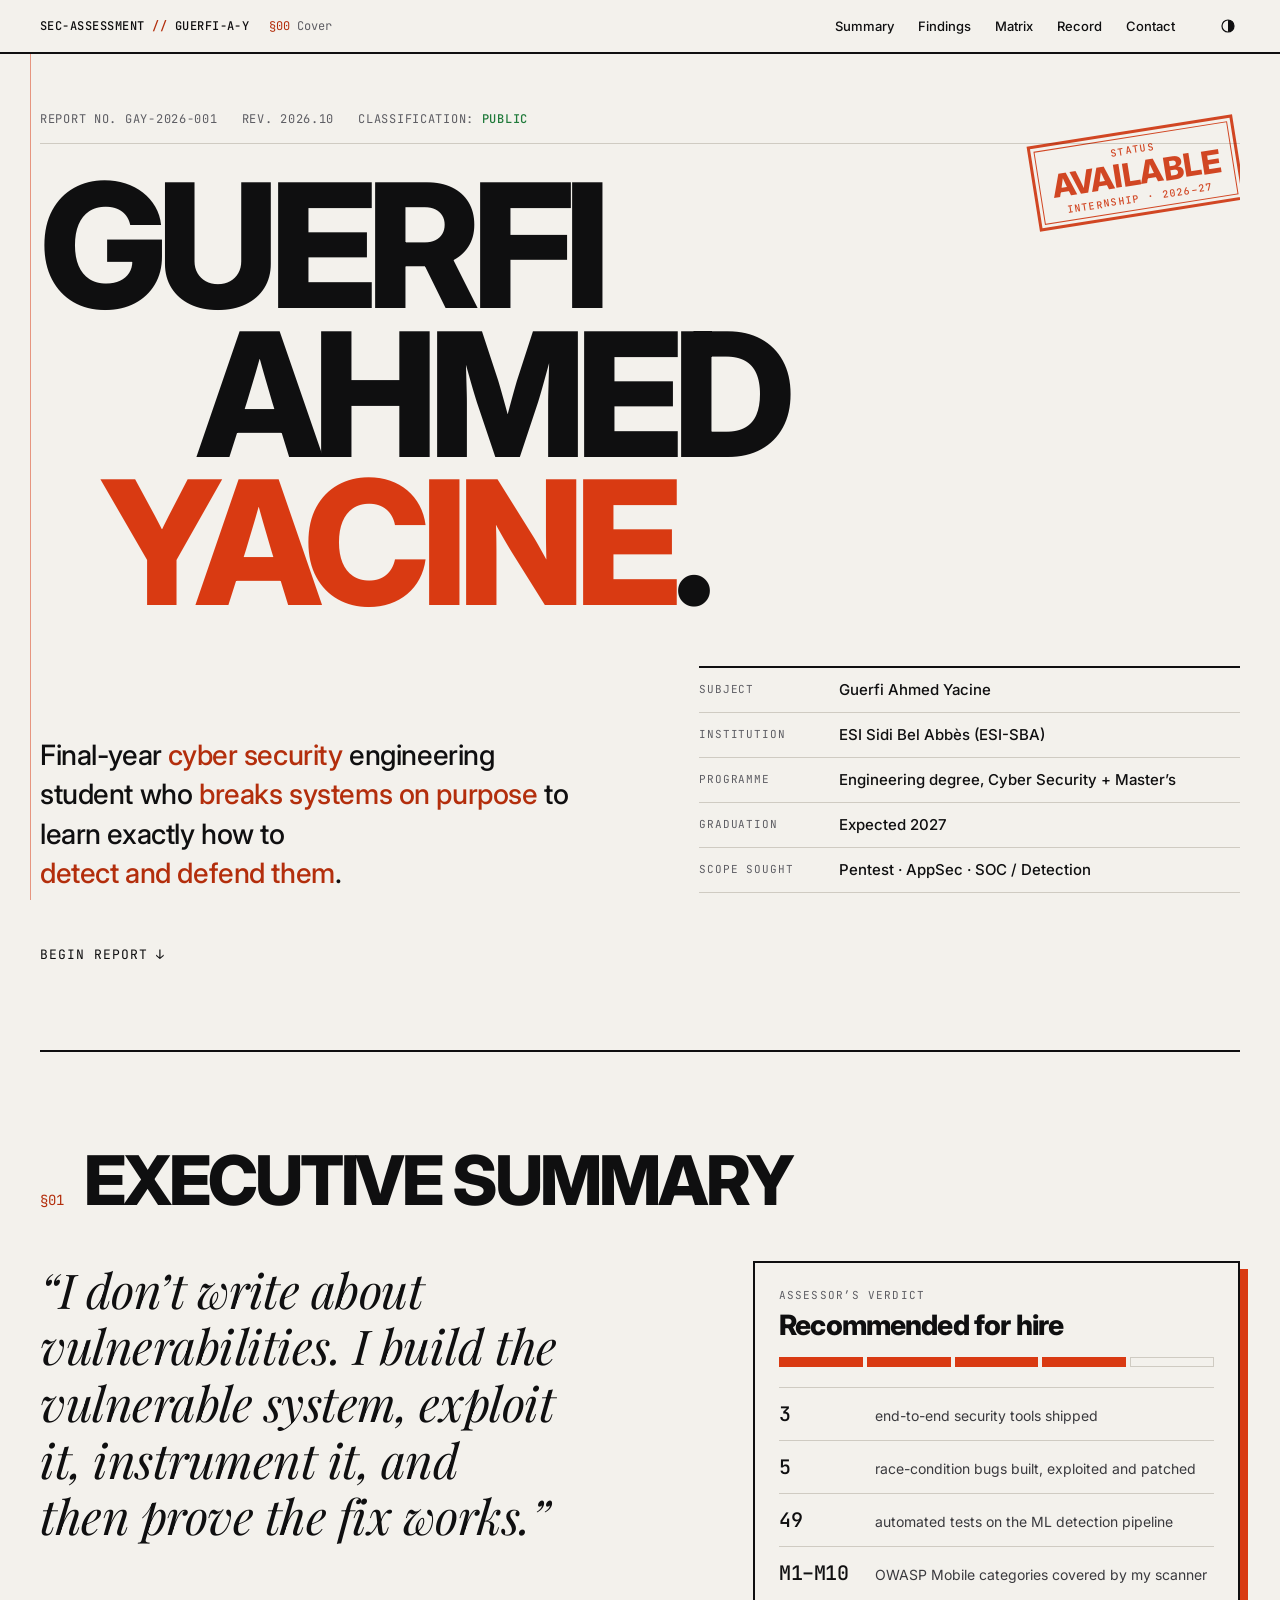
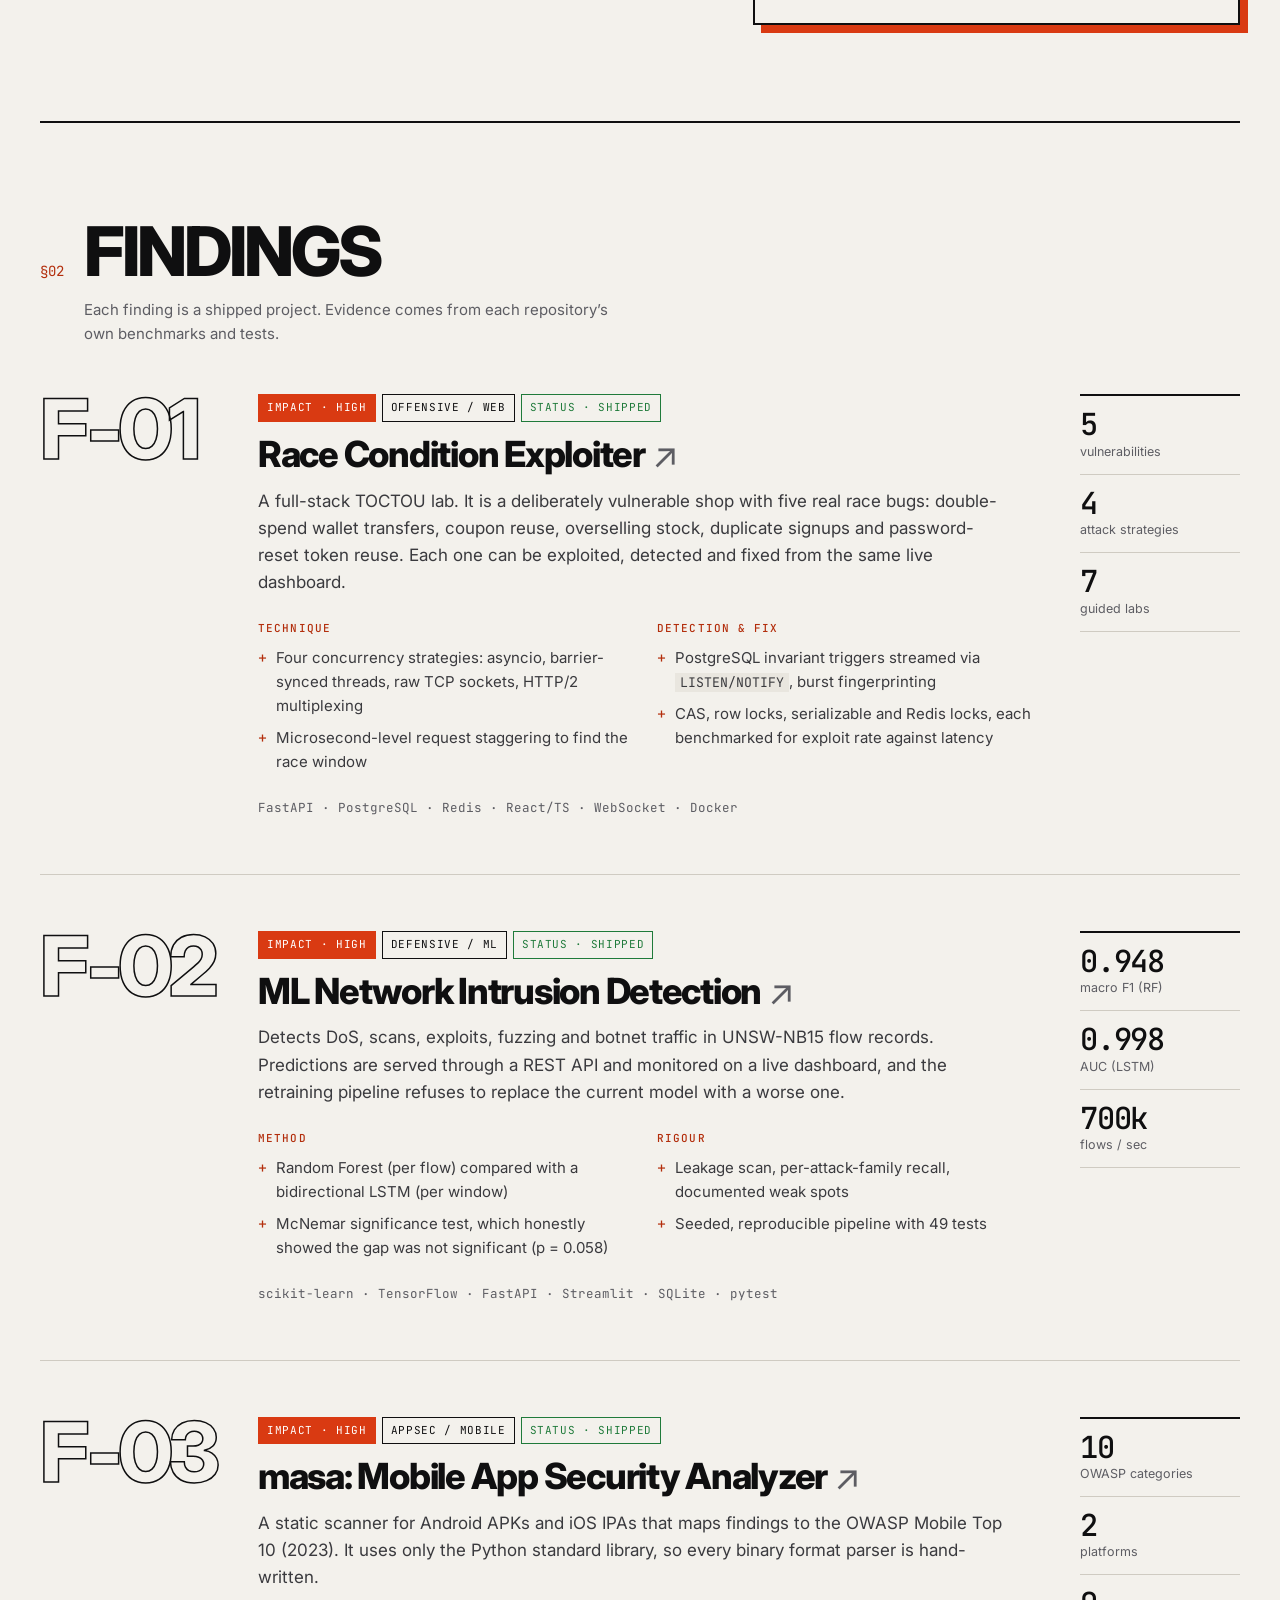
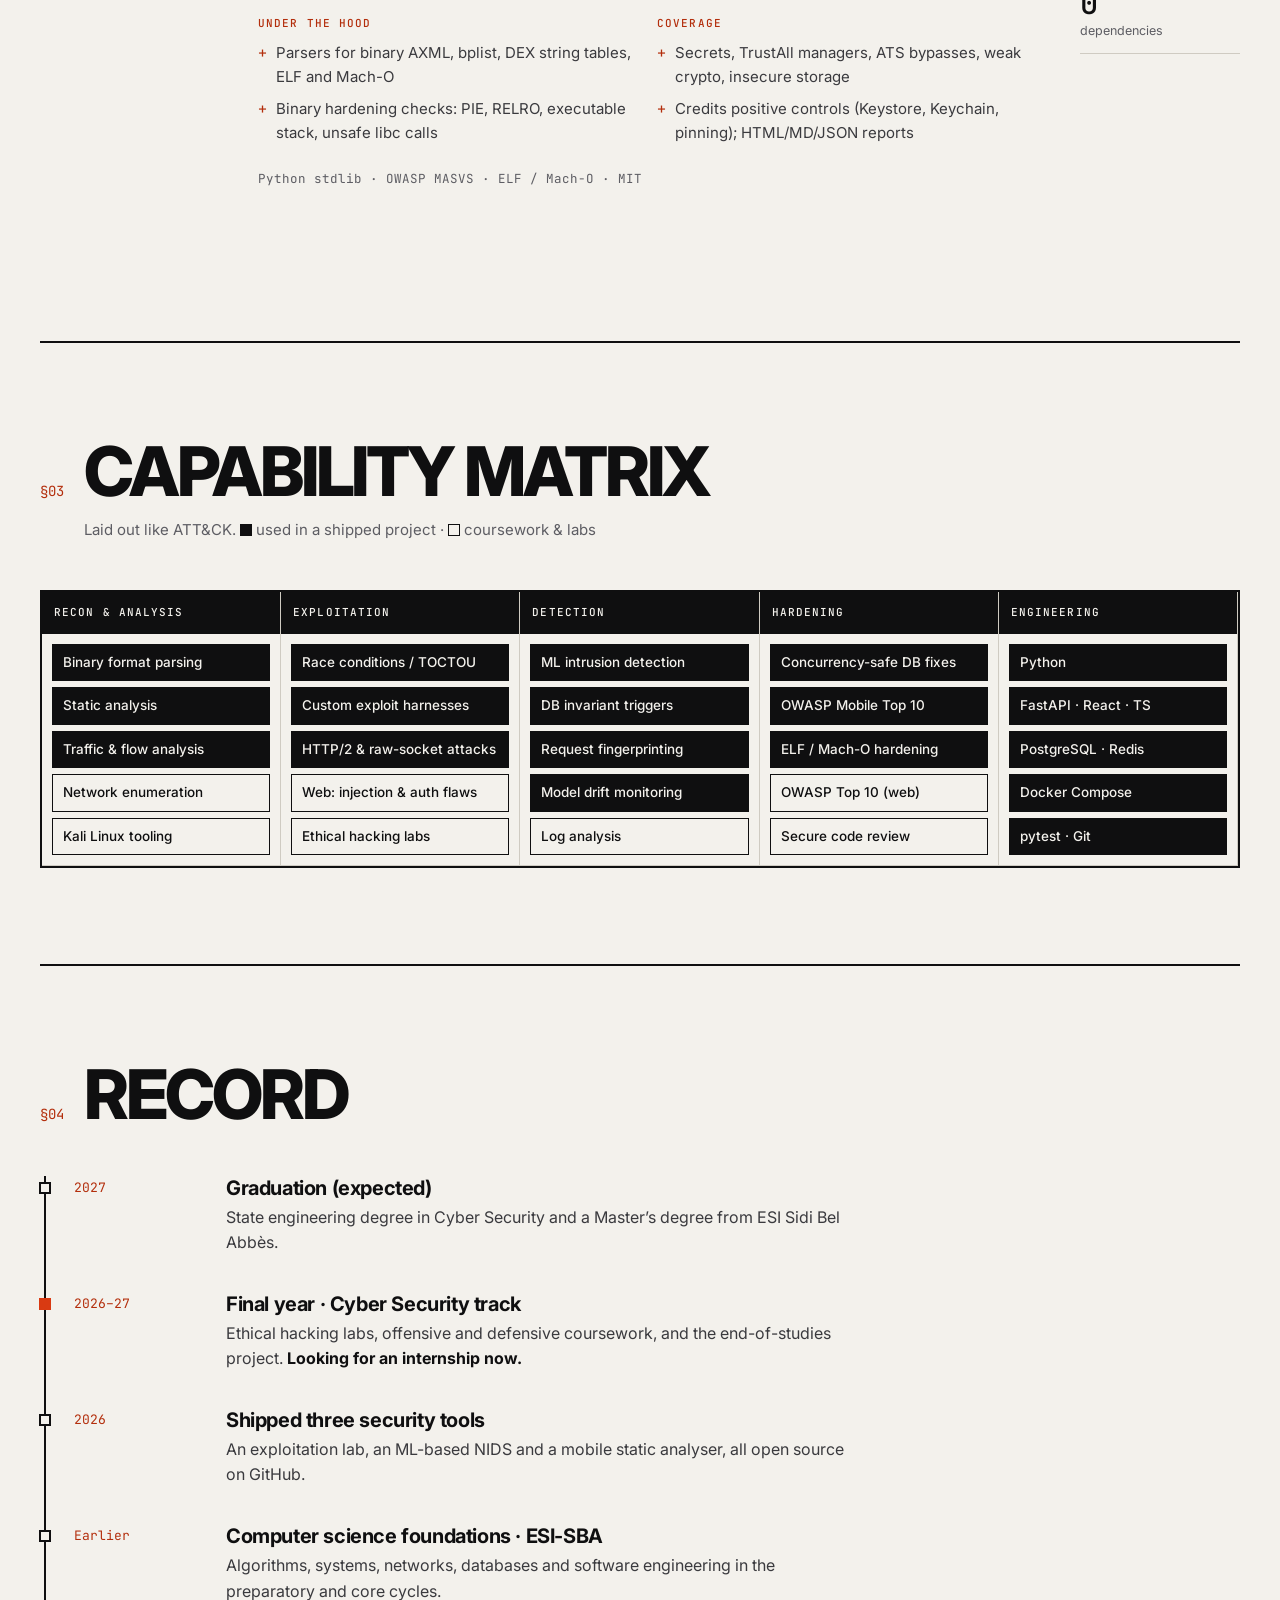
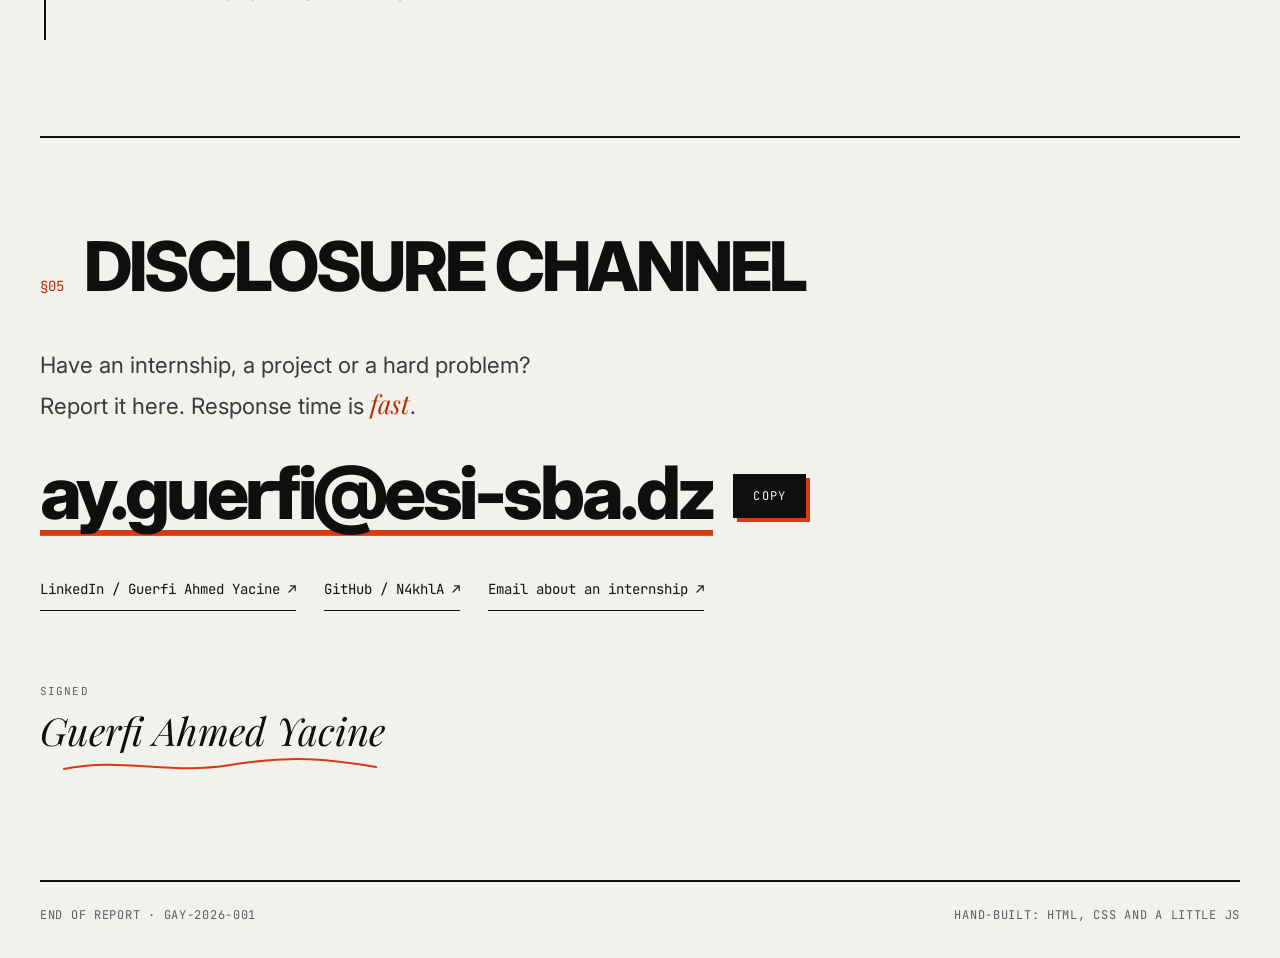
==== index.html @ eb5c888c "Portfolio: security assessment report design" ====
<!doctype html>
<html lang="en">
<head>
  <meta charset="utf-8">
  <meta name="viewport" content="width=device-width, initial-scale=1">
  <title>Guerfi Ahmed Yacine — Security Engineer</title>
  <meta name="description" content="Final-year cyber security engineering student at ESI Sidi Bel Abbès. Offensive labs, ML intrusion detection, mobile AppSec. Open to internships.">
  <link rel="preconnect" href="https://fonts.googleapis.com">
  <link rel="preconnect" href="https://fonts.gstatic.com" crossorigin>
  <link href="https://fonts.googleapis.com/css2?family=Inter:wght@400;500;600;700;800&family=JetBrains+Mono:wght@400;500&family=Playfair+Display:ital,wght@1,400;1,500&display=swap" rel="stylesheet">
  <link rel="stylesheet" href="styles.css">
  <script>
    document.documentElement.classList.add('js');
    try { const t = localStorage.getItem('theme'); if (t) document.documentElement.dataset.theme = t; } catch (e) {}
  </script>
</head>
<body>
  <a class="skip" href="#findings">Skip to findings</a>
  <div class="margin-rule" aria-hidden="true"></div>

  <header class="bar">
    <div class="bar__in">
      <a class="bar__id" href="#top">SEC-ASSESSMENT <span>//</span> GUERFI-A-Y</a>
      <p class="bar__where" aria-live="polite"><span class="bar__sec">§00</span> <span class="bar__name">Cover</span></p>
      <nav class="bar__nav" aria-label="Report sections">
        <a href="#summary">Summary</a>
        <a href="#findings">Findings</a>
        <a href="#matrix">Matrix</a>
        <a href="#record">Record</a>
        <a href="#contact">Contact</a>
      </nav>
      <button class="theme" type="button" aria-label="Toggle colour theme">
        <svg viewBox="0 0 24 24" width="18" height="18" aria-hidden="true"><circle cx="12" cy="12" r="8" fill="none" stroke="currentColor" stroke-width="1.6"/><path d="M12 4a8 8 0 0 1 0 16Z" fill="currentColor"/></svg>
      </button>
    </div>
  </header>

  <main id="top">
    <!-- COVER -->
    <section class="cover" data-sec="§00" data-name="Cover">
      <div class="cover__meta mono">
        <span>Report No. GAY-2026-001</span>
        <span>Rev. 2026.10</span>
        <span>Classification: <b>Public</b></span>
      </div>

      <h1 class="cover__name">
        <span class="ln">Guerfi</span>
        <span class="ln">Ahmed</span>
        <span class="ln ln--accent">Yacine<span class="dot">.</span></span>
      </h1>

      <div class="stamp" aria-label="Status: available for internship">
        <span class="stamp__top">Status</span>
        <span class="stamp__main">Available</span>
        <span class="stamp__bot">Internship · 2026–27</span>
      </div>

      <div class="cover__grid">
        <p class="cover__lede">
          Final-year <span class="redact">cyber security</span> engineering student who
          <span class="redact">breaks systems on purpose</span> to learn exactly how to
          <span class="redact">detect and defend them</span>.
        </p>

        <dl class="sheet">
          <div><dt>Subject</dt><dd>Guerfi Ahmed Yacine</dd></div>
          <div><dt>Institution</dt><dd>ESI Sidi Bel Abbès (ESI-SBA)</dd></div>
          <div><dt>Programme</dt><dd>Engineering degree, Cyber Security + Master’s</dd></div>
          <div><dt>Graduation</dt><dd>Expected 2027</dd></div>
          <div><dt>Scope sought</dt><dd>Pentest · AppSec · SOC / Detection</dd></div>
        </dl>
      </div>

      <a class="cover__next mono" href="#summary">Begin report <span aria-hidden="true">↓</span></a>
    </section>

    <!-- 01 SUMMARY -->
    <section id="summary" class="sec" data-sec="§01" data-name="Executive summary">
      <header class="sec__head">
        <span class="sec__no mono">§01</span>
        <h2>Executive summary</h2>
      </header>

      <div class="summary">
        <blockquote class="pull">
          “I don’t write about vulnerabilities. I build the vulnerable system, exploit it, instrument it, and then prove the fix works.”
        </blockquote>

        <div class="verdict">
          <p class="mono verdict__k">Assessor’s verdict</p>
          <p class="verdict__v">Recommended for hire</p>
          <div class="meter" role="img" aria-label="Rating: high">
            <span></span><span></span><span></span><span></span><span class="off"></span>
          </div>
          <ul class="kpis">
            <li><b class="mono">3</b><span>end-to-end security tools shipped</span></li>
            <li><b class="mono">5</b><span>race-condition bugs built, exploited and patched</span></li>
            <li><b class="mono">49</b><span>automated tests on the ML detection pipeline</span></li>
            <li><b class="mono">M1–M10</b><span>OWASP Mobile categories covered by my scanner</span></li>
          </ul>
        </div>
      </div>
    </section>

    <!-- 02 FINDINGS -->
    <section id="findings" class="sec" data-sec="§02" data-name="Findings">
      <header class="sec__head">
        <span class="sec__no mono">§02</span>
        <h2>Findings</h2>
        <p class="sec__note">Each finding is a shipped project. Evidence comes from each repository’s own benchmarks and tests.</p>
      </header>

      <article class="finding reveal">
        <div class="finding__id" aria-hidden="true">F‑01</div>
        <div class="finding__main">
          <div class="chips mono">
            <span class="chip chip--sev">Impact · High</span>
            <span class="chip">Offensive / Web</span>
            <span class="chip chip--ok">Status · Shipped</span>
          </div>
          <h3><a href="https://github.com/N4khlA/Race_condition_exploiter" rel="noopener">Race Condition Exploiter</a></h3>
          <p class="finding__desc">A full-stack TOCTOU lab. It is a deliberately vulnerable shop with five real race bugs: double-spend wallet transfers, coupon reuse, overselling stock, duplicate signups and password-reset token reuse. Each one can be exploited, detected and fixed from the same live dashboard.</p>

          <div class="cols">
            <div>
              <h4 class="mono">Technique</h4>
              <ul class="ticks">
                <li>Four concurrency strategies: asyncio, barrier-synced threads, raw TCP sockets, HTTP/2 multiplexing</li>
                <li>Microsecond-level request staggering to find the race window</li>
              </ul>
            </div>
            <div>
              <h4 class="mono">Detection &amp; fix</h4>
              <ul class="ticks">
                <li>PostgreSQL invariant triggers streamed via <code>LISTEN/NOTIFY</code>, burst fingerprinting</li>
                <li>CAS, row locks, serializable and Redis locks, each benchmarked for exploit rate against latency</li>
              </ul>
            </div>
          </div>
          <p class="stack mono">FastAPI · PostgreSQL · Redis · React/TS · WebSocket · Docker</p>
        </div>
        <dl class="evidence">
          <div><dt class="mono">5</dt><dd>vulnerabilities</dd></div>
          <div><dt class="mono">4</dt><dd>attack strategies</dd></div>
          <div><dt class="mono">7</dt><dd>guided labs</dd></div>
        </dl>
      </article>

      <article class="finding reveal">
        <div class="finding__id" aria-hidden="true">F‑02</div>
        <div class="finding__main">
          <div class="chips mono">
            <span class="chip chip--sev">Impact · High</span>
            <span class="chip">Defensive / ML</span>
            <span class="chip chip--ok">Status · Shipped</span>
          </div>
          <h3><a href="https://github.com/N4khlA/AI-_threat_hunting" rel="noopener">ML Network Intrusion Detection</a></h3>
          <p class="finding__desc">Detects DoS, scans, exploits, fuzzing and botnet traffic in UNSW-NB15 flow records. Predictions are served through a REST API and monitored on a live dashboard, and the retraining pipeline refuses to replace the current model with a worse one.</p>

          <div class="cols">
            <div>
              <h4 class="mono">Method</h4>
              <ul class="ticks">
                <li>Random Forest (per flow) compared with a bidirectional LSTM (per window)</li>
                <li>McNemar significance test, which honestly showed the gap was not significant (p = 0.058)</li>
              </ul>
            </div>
            <div>
              <h4 class="mono">Rigour</h4>
              <ul class="ticks">
                <li>Leakage scan, per-attack-family recall, documented weak spots</li>
                <li>Seeded, reproducible pipeline with 49 tests</li>
              </ul>
            </div>
          </div>
          <p class="stack mono">scikit-learn · TensorFlow · FastAPI · Streamlit · SQLite · pytest</p>
        </div>
        <dl class="evidence">
          <div><dt class="mono">0.948</dt><dd>macro F1 (RF)</dd></div>
          <div><dt class="mono">0.998</dt><dd>AUC (LSTM)</dd></div>
          <div><dt class="mono">700k</dt><dd>flows / sec</dd></div>
        </dl>
      </article>

      <article class="finding reveal">
        <div class="finding__id" aria-hidden="true">F‑03</div>
        <div class="finding__main">
          <div class="chips mono">
            <span class="chip chip--sev">Impact · High</span>
            <span class="chip">AppSec / Mobile</span>
            <span class="chip chip--ok">Status · Shipped</span>
          </div>
          <h3><a href="https://github.com/N4khlA/MobileApp_SecAnalyzer" rel="noopener">masa: Mobile App Security Analyzer</a></h3>
          <p class="finding__desc">A static scanner for Android APKs and iOS IPAs that maps findings to the OWASP Mobile Top 10 (2023). It uses only the Python standard library, so every binary format parser is hand-written.</p>

          <div class="cols">
            <div>
              <h4 class="mono">Under the hood</h4>
              <ul class="ticks">
                <li>Parsers for binary AXML, bplist, DEX string tables, ELF and Mach-O</li>
                <li>Binary hardening checks: PIE, RELRO, executable stack, unsafe libc calls</li>
              </ul>
            </div>
            <div>
              <h4 class="mono">Coverage</h4>
              <ul class="ticks">
                <li>Secrets, TrustAll managers, ATS bypasses, weak crypto, insecure storage</li>
                <li>Credits positive controls (Keystore, Keychain, pinning); HTML/MD/JSON reports</li>
              </ul>
            </div>
          </div>
          <p class="stack mono">Python stdlib · OWASP MASVS · ELF / Mach-O · MIT</p>
        </div>
        <dl class="evidence">
          <div><dt class="mono">10</dt><dd>OWASP categories</dd></div>
          <div><dt class="mono">2</dt><dd>platforms</dd></div>
          <div><dt class="mono">0</dt><dd>dependencies</dd></div>
        </dl>
      </article>
    </section>

    <!-- 03 MATRIX -->
    <section id="matrix" class="sec" data-sec="§03" data-name="Capability matrix">
      <header class="sec__head">
        <span class="sec__no mono">§03</span>
        <h2>Capability matrix</h2>
        <p class="sec__note">Laid out like ATT&amp;CK. <span class="key key--full"></span> used in a shipped project · <span class="key"></span> coursework &amp; labs</p>
      </header>

      <div class="matrix">
        <div class="tactic">
          <h3 class="mono">Recon &amp; analysis</h3>
          <ul>
            <li class="on">Binary format parsing</li>
            <li class="on">Static analysis</li>
            <li class="on">Traffic &amp; flow analysis</li>
            <li>Network enumeration</li>
            <li>Kali Linux tooling</li>
          </ul>
        </div>
        <div class="tactic">
          <h3 class="mono">Exploitation</h3>
          <ul>
            <li class="on">Race conditions / TOCTOU</li>
            <li class="on">Custom exploit harnesses</li>
            <li class="on">HTTP/2 &amp; raw-socket attacks</li>
            <li>Web: injection &amp; auth flaws</li>
            <li>Ethical hacking labs</li>
          </ul>
        </div>
        <div class="tactic">
          <h3 class="mono">Detection</h3>
          <ul>
            <li class="on">ML intrusion detection</li>
            <li class="on">DB invariant triggers</li>
            <li class="on">Request fingerprinting</li>
            <li class="on">Model drift monitoring</li>
            <li>Log analysis</li>
          </ul>
        </div>
        <div class="tactic">
          <h3 class="mono">Hardening</h3>
          <ul>
            <li class="on">Concurrency-safe DB fixes</li>
            <li class="on">OWASP Mobile Top 10</li>
            <li class="on">ELF / Mach-O hardening</li>
            <li>OWASP Top 10 (web)</li>
            <li>Secure code review</li>
          </ul>
        </div>
        <div class="tactic">
          <h3 class="mono">Engineering</h3>
          <ul>
            <li class="on">Python</li>
            <li class="on">FastAPI · React · TS</li>
            <li class="on">PostgreSQL · Redis</li>
            <li class="on">Docker Compose</li>
            <li class="on">pytest · Git</li>
          </ul>
        </div>
      </div>
    </section>

    <!-- 04 RECORD -->
    <section id="record" class="sec" data-sec="§04" data-name="Record">
      <header class="sec__head">
        <span class="sec__no mono">§04</span>
        <h2>Record</h2>
      </header>

      <ol class="log">
        <li class="reveal">
          <time class="mono">2027</time>
          <div>
            <h3>Graduation (expected)</h3>
            <p>State engineering degree in Cyber Security and a Master’s degree from ESI Sidi Bel Abbès.</p>
          </div>
        </li>
        <li class="reveal">
          <time class="mono">2026–27</time>
          <div>
            <h3>Final year · Cyber Security track</h3>
            <p>Ethical hacking labs, offensive and defensive coursework, and the end-of-studies project. <b>Looking for an internship now.</b></p>
          </div>
        </li>
        <li class="reveal">
          <time class="mono">2026</time>
          <div>
            <h3>Shipped three security tools</h3>
            <p>An exploitation lab, an ML-based NIDS and a mobile static analyser, all open source on GitHub.</p>
          </div>
        </li>
        <li class="reveal">
          <time class="mono">Earlier</time>
          <div>
            <h3>Computer science foundations · ESI-SBA</h3>
            <p>Algorithms, systems, networks, databases and software engineering in the preparatory and core cycles.</p>
          </div>
        </li>
      </ol>
    </section>

    <!-- 05 CONTACT -->
    <section id="contact" class="sec contact" data-sec="§05" data-name="Disclosure channel">
      <header class="sec__head">
        <span class="sec__no mono">§05</span>
        <h2>Disclosure channel</h2>
      </header>

      <p class="contact__intro">Have an internship, a project or a hard problem? Report it here. Response time is <em>fast</em>.</p>

      <div class="mailrow">
        <a class="mail" href="mailto:ay.guerfi@esi-sba.dz">ay.guerfi@esi-sba.dz</a>
        <button class="copy mono" type="button" data-copy="ay.guerfi@esi-sba.dz">Copy</button>
      </div>

      <ul class="channels mono">
        <li><a href="https://www.linkedin.com/in/guerfi-ahmed-yacine-6831b32b8/" rel="noopener">LinkedIn / Guerfi Ahmed Yacine ↗</a></li>
        <li><a href="https://github.com/N4khlA" rel="noopener">GitHub / N4khlA ↗</a></li>
        <li><a href="mailto:ay.guerfi@esi-sba.dz?subject=Internship%20opportunity">Email about an internship ↗</a></li>
      </ul>

      <div class="signoff">
        <p class="mono signoff__k">Signed</p>
        <p class="sig">Guerfi Ahmed Yacine</p>
        <svg class="sig__line" viewBox="0 0 320 24" aria-hidden="true"><path d="M4 16 C 60 4, 110 22, 170 12 S 270 6, 316 14" fill="none" stroke="currentColor" stroke-width="2" stroke-linecap="round"/></svg>
      </div>
    </section>
  </main>

  <footer class="foot mono">
    <span>End of report · GAY-2026-001</span>
    <span>Hand-built: HTML, CSS and a little JS</span>
  </footer>

  <script src="main.js" defer></script>
</body>
</html>
---- styles.css ----
/* ui-ux-pro-max: Brutalism (variance 8) · Editorial near-black + vermillion · Inter / Playfair Italic / JetBrains Mono */
:root {
  --paper: #f3f1ec;
  --paper-2: #e9e6df;
  --ink: #0f0f10;
  --ink-2: #3a3a3e;
  --muted: #5d5d63;
  --rule: #0f0f10;
  --hair: #cfcbc2;
  --accent: #d93a12;      /* vermillion, AA on paper for large text & UI */
  --accent-ink: #b32e0c;  /* AA for small text on paper */
  --on-accent: #ffffff;
  --ok: #1f7a3a;

  --display: "Inter", system-ui, sans-serif;
  --body: "Inter", system-ui, sans-serif;
  --serif: "Playfair Display", Georgia, serif;
  --mono: "JetBrains Mono", ui-monospace, Menlo, monospace;

  --gut: 16px;
  --max: 1280px;
  --ease-out: cubic-bezier(.2, .8, .2, 1);
  --ease-back: cubic-bezier(.34, 1.4, .64, 1);
  color-scheme: light;
}
@media (min-width: 768px) { :root { --gut: 40px; } }

@media (prefers-color-scheme: dark) {
  :root:not([data-theme="light"]) {
    --paper: #0f0f10; --paper-2: #18181a; --ink: #f1eee7; --ink-2: #c9c5bc; --muted: #9d9a93;
    --rule: #f1eee7; --hair: #2e2e31; --accent: #ff5a2e; --accent-ink: #ff7a55; --on-accent: #0f0f10; --ok: #5fd28a;
    color-scheme: dark;
  }
}
:root[data-theme="dark"] {
  --paper: #0f0f10; --paper-2: #18181a; --ink: #f1eee7; --ink-2: #c9c5bc; --muted: #9d9a93;
  --rule: #f1eee7; --hair: #2e2e31; --accent: #ff5a2e; --accent-ink: #ff7a55; --on-accent: #0f0f10; --ok: #5fd28a;
  color-scheme: dark;
}

*, *::before, *::after { box-sizing: border-box; }
html { scroll-behavior: smooth; scroll-padding-top: 64px; -webkit-text-size-adjust: 100%; }
body {
  margin: 0; background: var(--paper); color: var(--ink);
  font: 400 16px/1.6 var(--body); -webkit-font-smoothing: antialiased;
  overflow-x: clip;
}
h1, h2, h3, h4, p, blockquote, dl, dd, ol, ul { margin: 0; }
ul, ol { padding: 0; list-style: none; }
a { color: inherit; }
code { font: .88em var(--mono); background: var(--paper-2); padding: 1px 5px; }
.mono { font-family: var(--mono); }
:focus-visible { outline: 2px solid var(--accent); outline-offset: 3px; }
::selection { background: var(--accent); color: var(--on-accent); }

.skip { position: absolute; left: -9999px; }
.skip:focus { left: var(--gut); top: 8px; z-index: 50; background: var(--ink); color: var(--paper); padding: 8px 14px; }

/* the vermillion margin line of a legal pad */
.margin-rule { position: fixed; top: 0; bottom: 0; left: calc(var(--gut) - 10px); width: 1px; background: var(--accent); opacity: .5; pointer-events: none; z-index: 1; }
@media (max-width: 767px) { .margin-rule { left: 6px; } }

main, .foot { max-width: var(--max); margin: 0 auto; padding: 0 var(--gut); }

/* ---------- top bar ---------- */
.bar { position: sticky; top: 0; z-index: 20; background: var(--paper); border-bottom: 2px solid var(--rule); }
.bar__in { max-width: var(--max); margin: 0 auto; padding: 0 var(--gut); height: 52px; display: flex; align-items: center; gap: 20px; }
.bar__id { font: 500 12px var(--mono); letter-spacing: .04em; text-decoration: none; white-space: nowrap; }
.bar__id span { color: var(--accent-ink); }
.bar__where { font: 400 12px var(--mono); color: var(--muted); margin-right: auto; white-space: nowrap; overflow: hidden; text-overflow: ellipsis; }
.bar__sec { color: var(--accent-ink); }
.bar__nav { display: none; gap: 2px; }
.bar__nav a { font: 500 13px var(--body); text-decoration: none; padding: 6px 10px; border: 1px solid transparent; transition: background-color .15s, color .15s; }
.bar__nav a:hover { background: var(--ink); color: var(--paper); }
@media (min-width: 960px) { .bar__nav { display: flex; } }
@media (max-width: 520px) { .bar__id { display: none; } }
.theme { display: grid; place-items: center; width: 44px; height: 44px; margin-right: -10px; background: none; border: 0; color: var(--ink); cursor: pointer; }

/* ---------- cover ---------- */
.cover { position: relative; padding: 40px 0 56px; border-bottom: 2px solid var(--rule); overflow-x: clip; }
@media (min-width: 768px) { .cover { padding: 56px 0 72px; min-height: calc(100svh - 52px); display: flex; flex-direction: column; } }
.cover__meta { display: flex; flex-wrap: wrap; gap: 6px 24px; font-size: 12px; color: var(--muted); text-transform: uppercase; letter-spacing: .06em; padding-bottom: 14px; border-bottom: 1px solid var(--hair); }
.cover__meta b { color: var(--ok); font-weight: 500; }

.cover__name {
  margin-top: 28px;
  font: 800 clamp(3.4rem, 0.8rem + 12.5vw, 11.5rem)/.86 var(--display);
  letter-spacing: -0.055em; text-transform: uppercase;
}
.cover__name .ln { display: block; }
.cover__name .ln:nth-child(2) { padding-left: .9em; }
.cover__name .ln--accent { color: var(--accent); padding-left: .35em; }
.cover__name .dot { color: var(--ink); }
.js .cover__name .ln { transform: translateY(40%); opacity: 0; transition: transform .7s var(--ease-out), opacity .7s var(--ease-out); }
.js .is-in .cover__name .ln { transform: none; opacity: 1; }
.js .is-in .cover__name .ln:nth-child(2) { transition-delay: .08s; }
.js .is-in .cover__name .ln:nth-child(3) { transition-delay: .16s; }

.stamp {
  position: absolute; right: 0; top: 76px;
  display: grid; justify-items: center; gap: 2px;
  padding: 10px 16px 8px; border: 3px solid var(--accent); color: var(--accent);
  transform: rotate(-9deg); text-transform: uppercase;
  mix-blend-mode: multiply;
}
:root[data-theme="dark"] .stamp { mix-blend-mode: normal; }
@media (prefers-color-scheme: dark) { :root:not([data-theme="light"]) .stamp { mix-blend-mode: normal; } }
.stamp::before { content: ""; position: absolute; inset: 3px; border: 1px solid var(--accent); }
.stamp__top, .stamp__bot { font: 500 10px var(--mono); letter-spacing: .14em; }
.stamp__main { font: 800 clamp(1.25rem, .9rem + 1.4vw, 2rem)/1 var(--display); letter-spacing: -.01em; }
@media (max-width: 640px) { .stamp { top: 64px; right: -4px; padding: 6px 10px 5px; } }
.js .stamp { opacity: 0; transform: rotate(-9deg) scale(1.8); transition: opacity .25s ease .75s, transform .35s var(--ease-back) .75s; }
.js .is-in .stamp { opacity: .92; transform: rotate(-9deg) scale(1); }

.cover__grid { display: grid; gap: 32px; margin-top: 40px; }
@media (min-width: 900px) { .cover__grid { grid-template-columns: 1.1fr 1fr; gap: 64px; margin-top: auto; padding-top: 48px; align-items: end; } }
.cover__lede { font: 500 clamp(1.25rem, 1rem + 1vw, 1.75rem)/1.4 var(--display); letter-spacing: -.015em; max-width: 30ch; }

/* redaction bars that lift when declassified */
.redact { position: relative; white-space: nowrap; }
.redact::after {
  content: ""; position: absolute; left: -2px; right: -2px; top: .12em; bottom: .02em;
  background: var(--ink); transform-origin: right center; transform: scaleX(0);
}
.js .redact::after { transform: scaleX(1); transition: transform .55s var(--ease-out); }
.js .redact.is-out::after { transform: scaleX(0); }
.redact.is-out { color: var(--accent-ink); }

.sheet { border-top: 2px solid var(--rule); }
.sheet div { display: grid; grid-template-columns: 128px 1fr; gap: 12px; padding: 10px 0; border-bottom: 1px solid var(--hair); }
.sheet dt { font: 400 11px/2 var(--mono); text-transform: uppercase; letter-spacing: .08em; color: var(--muted); }
.sheet dd { font-size: 15px; font-weight: 500; }

.cover__next { display: inline-flex; gap: 8px; margin-top: 40px; font-size: 13px; text-decoration: none; text-transform: uppercase; letter-spacing: .08em; align-self: flex-start; padding: 12px 0; }
.cover__next:hover { color: var(--accent-ink); }

/* ---------- sections ---------- */
.sec { padding: 64px 0; border-bottom: 2px solid var(--rule); }
@media (min-width: 768px) { .sec { padding: 96px 0; } }
.sec__head { display: grid; grid-template-columns: auto 1fr; align-items: baseline; gap: 4px 20px; margin-bottom: 48px; }
.sec__no { font-size: 14px; color: var(--accent-ink); }
.sec__head h2 { font: 800 clamp(2.25rem, 1.4rem + 3.6vw, 4.5rem)/.95 var(--display); letter-spacing: -.045em; text-transform: uppercase; }
.sec__note { grid-column: 2; max-width: 60ch; color: var(--muted); font-size: 15px; margin-top: 10px; }
.key { display: inline-block; width: 12px; height: 12px; border: 1.5px solid var(--ink); vertical-align: -1px; }
.key--full { background: var(--ink); }

/* summary */
.summary { display: grid; gap: 48px; }
@media (min-width: 960px) { .summary { grid-template-columns: 1.3fr 1fr; gap: 80px; } }
.pull { font: italic 400 clamp(1.75rem, 1.1rem + 2.4vw, 3rem)/1.18 var(--serif); letter-spacing: -.01em; text-wrap: balance; }
.verdict { border: 2px solid var(--rule); padding: 24px; background: var(--paper); box-shadow: 8px 8px 0 var(--accent); }
.verdict__k { font-size: 11px; text-transform: uppercase; letter-spacing: .1em; color: var(--muted); }
.verdict__v { font: 800 1.75rem/1.1 var(--display); letter-spacing: -.03em; margin-top: 6px; }
.meter { display: grid; grid-template-columns: repeat(5, 1fr); gap: 4px; margin: 16px 0 20px; }
.meter span { height: 10px; background: var(--accent); }
.meter .off { background: transparent; border: 1.5px solid var(--hair); }
.kpis li { display: grid; grid-template-columns: 84px 1fr; gap: 12px; align-items: baseline; padding: 10px 0; border-top: 1px solid var(--hair); }
.kpis b { font-size: 1.25rem; font-weight: 500; letter-spacing: -.02em; }
.kpis span { font-size: 14px; color: var(--ink-2); }

/* findings */
.finding {
  position: relative; display: grid; gap: 20px;
  padding: 40px 0; border-top: 1px solid var(--hair);
}
.finding:first-of-type { border-top: 0; padding-top: 0; }
@media (min-width: 1024px) {
  .finding { grid-template-columns: 170px minmax(0, 1fr) 160px; gap: 48px; padding: 56px 0; }
}
.finding__id {
  font: 800 clamp(3.5rem, 2rem + 4vw, 5.5rem)/.85 var(--display); letter-spacing: -.06em;
  color: transparent; -webkit-text-stroke: 1.5px var(--ink);
  transition: color .3s var(--ease-out), -webkit-text-stroke-color .3s;
}
.finding:hover .finding__id, .finding:focus-within .finding__id { color: var(--accent); -webkit-text-stroke-color: var(--accent); }
.chips { display: flex; flex-wrap: wrap; gap: 6px; margin-bottom: 14px; }
.chip { font-size: 11px; text-transform: uppercase; letter-spacing: .06em; padding: 4px 8px; border: 1.5px solid var(--ink); }
.chip--sev { background: var(--accent); border-color: var(--accent); color: var(--on-accent); }
.chip--ok { color: var(--ok); border-color: currentColor; }
.finding h3 { font: 800 clamp(1.6rem, 1.2rem + 1.4vw, 2.25rem)/1.05 var(--display); letter-spacing: -.035em; margin-bottom: 14px; }
.finding h3 a { text-decoration: none; background: linear-gradient(var(--accent), var(--accent)) 0 92% / 0 .14em no-repeat; transition: background-size .3s var(--ease-out); }
.finding h3 a:hover, .finding h3 a:focus-visible { background-size: 100% .14em; }
.finding h3 a::after { content: "↗"; display: inline-block; margin-left: .2em; font-weight: 400; color: var(--muted); transition: transform .2s var(--ease-out); }
.finding h3 a:hover::after { transform: translate(3px, -3px); color: var(--accent); }
.finding__desc { max-width: 68ch; color: var(--ink-2); font-size: 1.0625rem; }
.cols { display: grid; gap: 24px; margin-top: 24px; }
@media (min-width: 700px) { .cols { grid-template-columns: 1fr 1fr; } }
.cols h4 { font-size: 11px; font-weight: 500; text-transform: uppercase; letter-spacing: .1em; color: var(--accent-ink); margin-bottom: 8px; }
.ticks { display: grid; gap: 8px; }
.ticks li { position: relative; padding-left: 18px; font-size: 15px; color: var(--ink-2); }
.ticks li::before { content: "+"; position: absolute; left: 0; font-family: var(--mono); color: var(--accent-ink); }
.stack { margin-top: 24px; font-size: 12.5px; color: var(--muted); }

.evidence { display: grid; grid-template-columns: repeat(3, 1fr); border-top: 2px solid var(--rule); align-content: start; }
@media (min-width: 1024px) { .evidence { grid-template-columns: 1fr; } }
.evidence div { padding: 12px 10px 12px 0; border-bottom: 1px solid var(--hair); }
.evidence dt { font-size: clamp(1.4rem, 1.1rem + 1vw, 1.9rem); font-weight: 500; letter-spacing: -.04em; line-height: 1.1; }
.evidence dd { font-size: 12.5px; color: var(--muted); }

/* matrix */
.matrix { display: grid; grid-template-columns: 1fr; border: 2px solid var(--rule); }
@media (min-width: 560px) { .matrix { grid-template-columns: repeat(2, 1fr); } }
@media (min-width: 1024px) { .matrix { grid-template-columns: repeat(5, 1fr); } }
.tactic { border-bottom: 1px solid var(--hair); }
@media (min-width: 560px) { .tactic { border-right: 1px solid var(--hair); } }
.tactic h3 { font-size: 11px; font-weight: 500; text-transform: uppercase; letter-spacing: .1em; padding: 12px; background: var(--ink); color: var(--paper); }
.tactic ul { display: grid; gap: 6px; padding: 10px; }
.tactic li {
  font-size: 13.5px; font-weight: 500; line-height: 1.3; padding: 9px 10px;
  border: 1.5px solid var(--ink); background: var(--paper);
}
.tactic li.on { background: var(--ink); color: var(--paper); }
.tactic li.on:hover { background: var(--accent); border-color: var(--accent); color: var(--on-accent); }
.js .tactic li { opacity: 0; transform: translateY(10px) scale(.96); transition: opacity .35s var(--ease-out), transform .4s var(--ease-back), background-color .15s, color .15s, border-color .15s; }
.js .matrix.is-in .tactic li { opacity: 1; transform: none; }

/* record */
.log { border-left: 2px solid var(--rule); margin-left: 4px; }
.log li { position: relative; display: grid; gap: 4px 32px; padding: 0 0 36px 28px; }
@media (min-width: 768px) { .log li { grid-template-columns: 120px 1fr; } }
.log li::before { content: ""; position: absolute; left: -7px; top: 6px; width: 12px; height: 12px; background: var(--paper); border: 2px solid var(--rule); }
.log li:nth-child(2)::before { background: var(--accent); border-color: var(--accent); }
.log time { font-size: 13px; color: var(--accent-ink); padding-top: 2px; }
.log h3 { font: 700 1.25rem/1.25 var(--display); letter-spacing: -.02em; }
.log p { color: var(--ink-2); max-width: 62ch; margin-top: 4px; }
.log b { color: var(--ink); }

/* reveal */
.js .reveal { opacity: 0; transform: translateY(18px); transition: opacity .5s var(--ease-out), transform .6s var(--ease-out); }
.js .reveal.is-in { opacity: 1; transform: none; }

/* contact */
.contact__intro { font-size: clamp(1.125rem, 1rem + .6vw, 1.4rem); max-width: 40ch; color: var(--ink-2); }
.contact__intro em { font-family: var(--serif); font-size: 1.15em; color: var(--accent-ink); }
.mailrow { display: flex; flex-wrap: wrap; align-items: center; gap: 12px 20px; margin-top: 32px; }
.mail {
  font: 800 clamp(1.6rem, .6rem + 5vw, 5rem)/1 var(--display); letter-spacing: -.05em;
  text-decoration: none; overflow-wrap: anywhere;
  background: linear-gradient(var(--accent), var(--accent)) 0 100% / 100% .08em no-repeat;
  padding-bottom: .08em; transition: color .2s;
}
.mail:hover { color: var(--accent); }
.copy {
  min-height: 44px; padding: 0 18px; font-size: 12px; text-transform: uppercase; letter-spacing: .1em;
  background: var(--ink); color: var(--paper); border: 2px solid var(--ink); cursor: pointer;
  box-shadow: 4px 4px 0 var(--accent); transition: transform .12s, box-shadow .12s;
}
.copy:hover { transform: translate(-2px, -2px); box-shadow: 6px 6px 0 var(--accent); }
.copy:active { transform: translate(2px, 2px); box-shadow: 0 0 0 var(--accent); }
.channels { display: flex; flex-wrap: wrap; gap: 8px 28px; margin-top: 32px; font-size: 14px; }
.channels a { display: inline-block; padding: 10px 0; text-decoration: none; border-bottom: 1.5px solid var(--ink); }
.channels a:hover { color: var(--accent-ink); border-color: var(--accent); }

.signoff { margin-top: 72px; max-width: 360px; }
.signoff__k { font-size: 11px; text-transform: uppercase; letter-spacing: .1em; color: var(--muted); }
.sig { font: italic 400 clamp(1.8rem, 1.4rem + 1.5vw, 2.4rem)/1.2 var(--serif); margin-top: 6px; }
.sig__line { width: 100%; height: 24px; color: var(--accent); }
.js .sig__line path { stroke-dasharray: 340; stroke-dashoffset: 340; transition: stroke-dashoffset 1.1s var(--ease-out) .2s; }
.js .is-in .sig__line path { stroke-dashoffset: 0; }

.foot { display: flex; flex-wrap: wrap; justify-content: space-between; gap: 8px; padding-top: 24px; padding-bottom: 32px; font-size: 12px; color: var(--muted); text-transform: uppercase; letter-spacing: .06em; }

@media (prefers-reduced-motion: reduce) {
  html { scroll-behavior: auto; }
  *, *::before, *::after { transition: none !important; animation: none !important; }
  .js .reveal, .js .tactic li, .js .cover__name .ln, .js .stamp { opacity: 1 !important; transform: none !important; }
  .js .stamp { transform: rotate(-9deg) !important; }
  .js .redact::after { transform: scaleX(0) !important; }
  .js .sig__line path { stroke-dashoffset: 0 !important; }
}
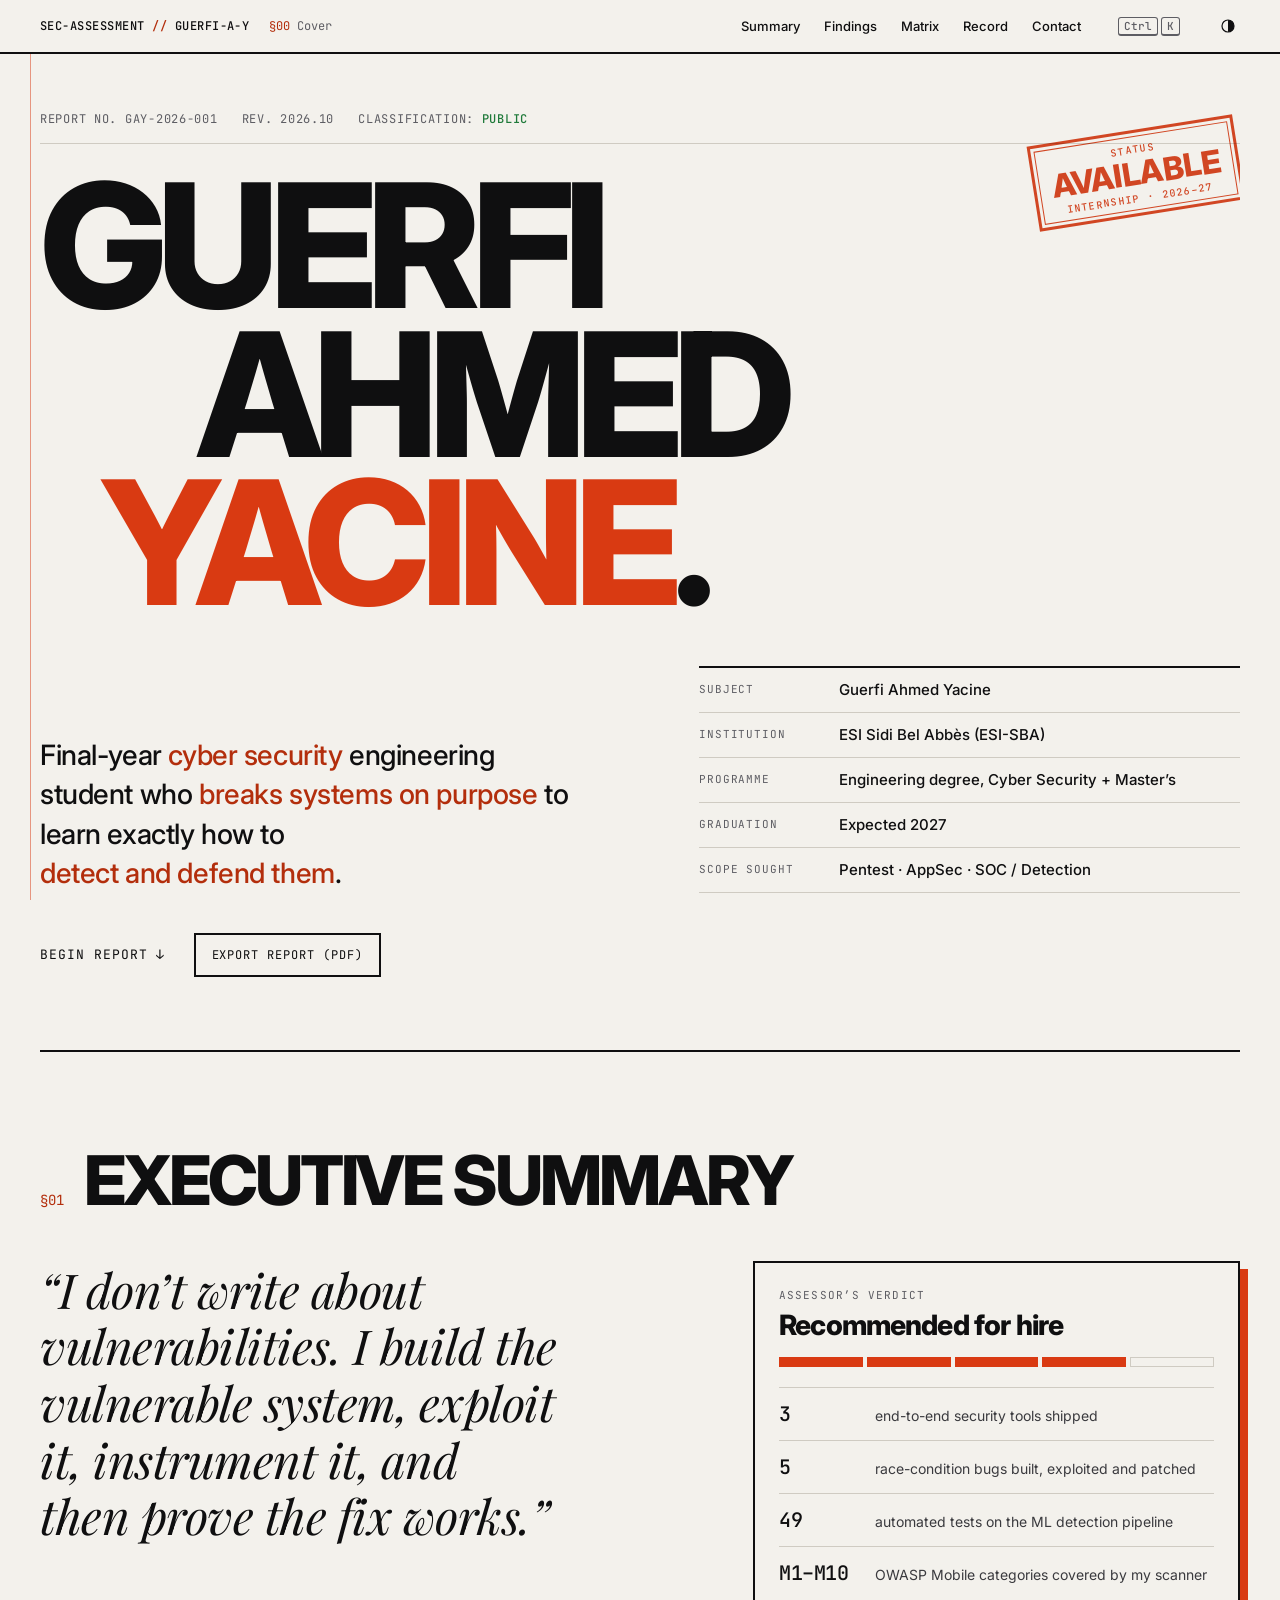
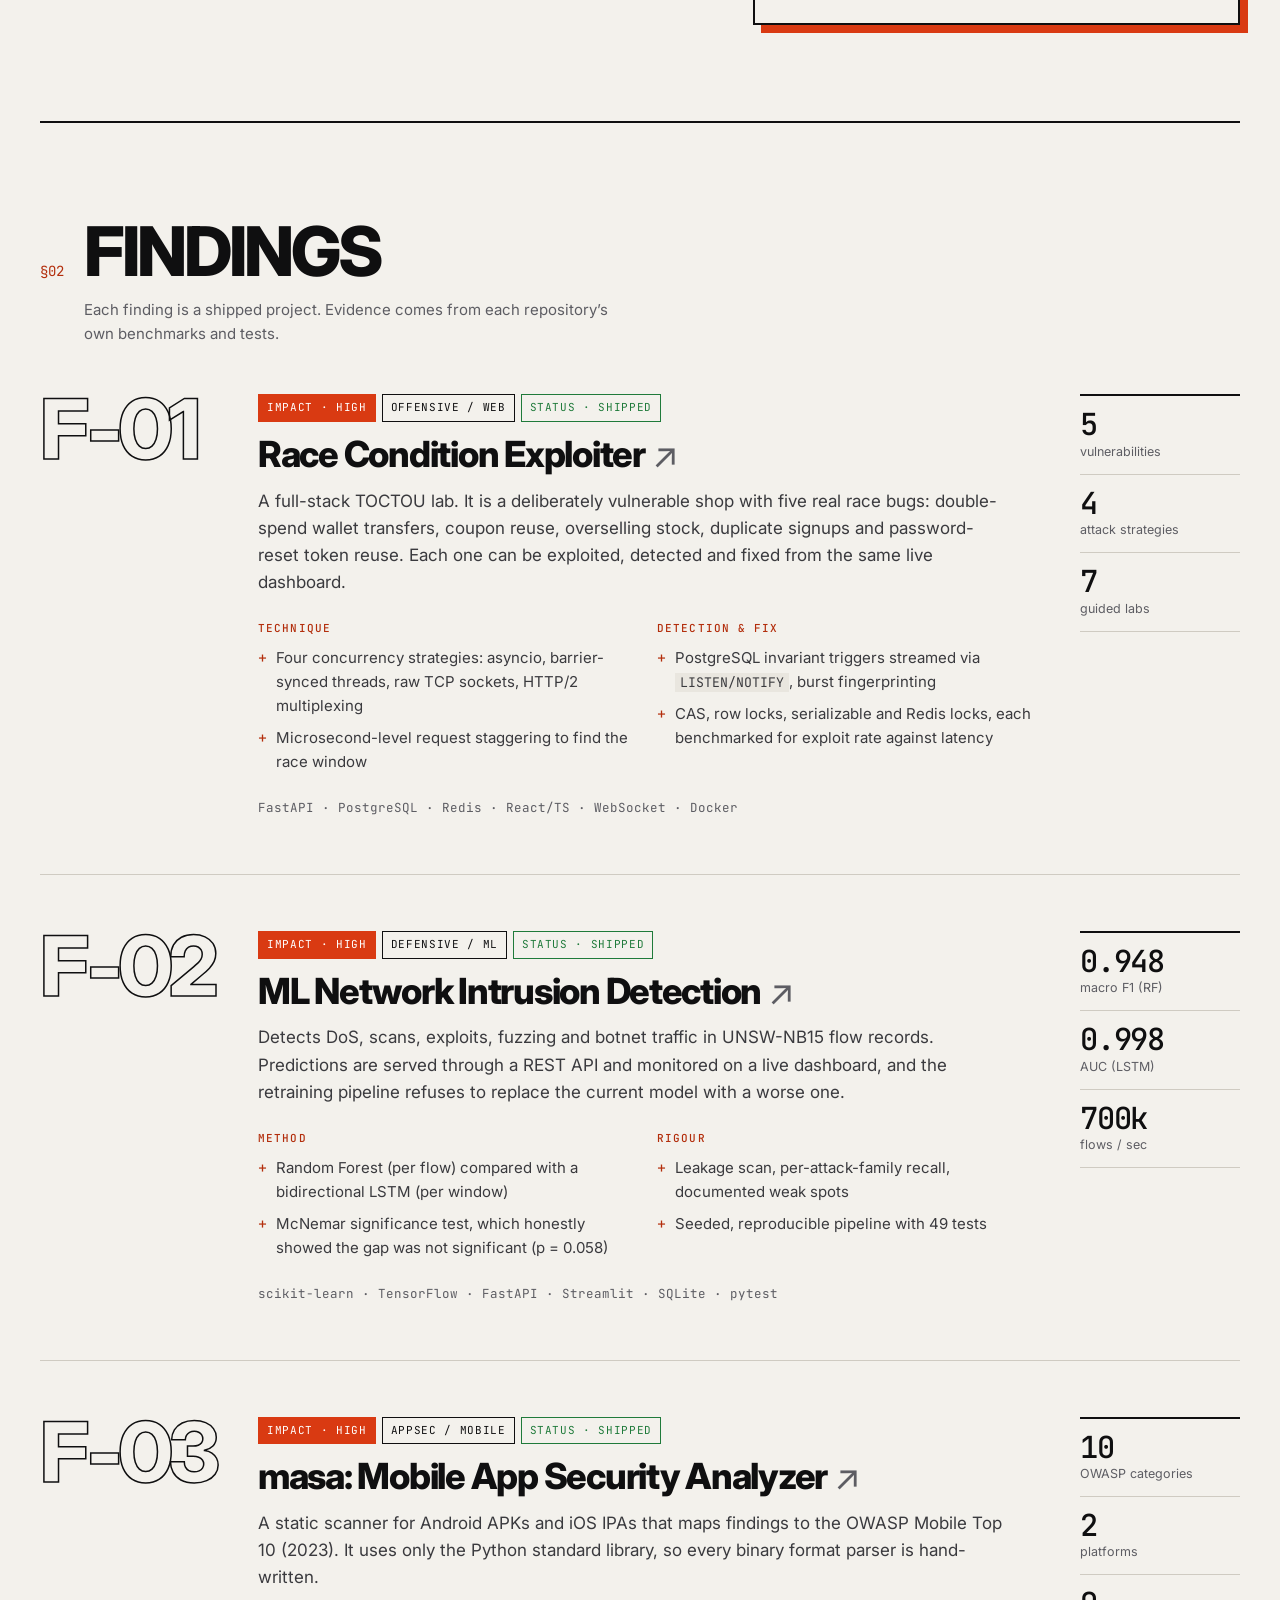
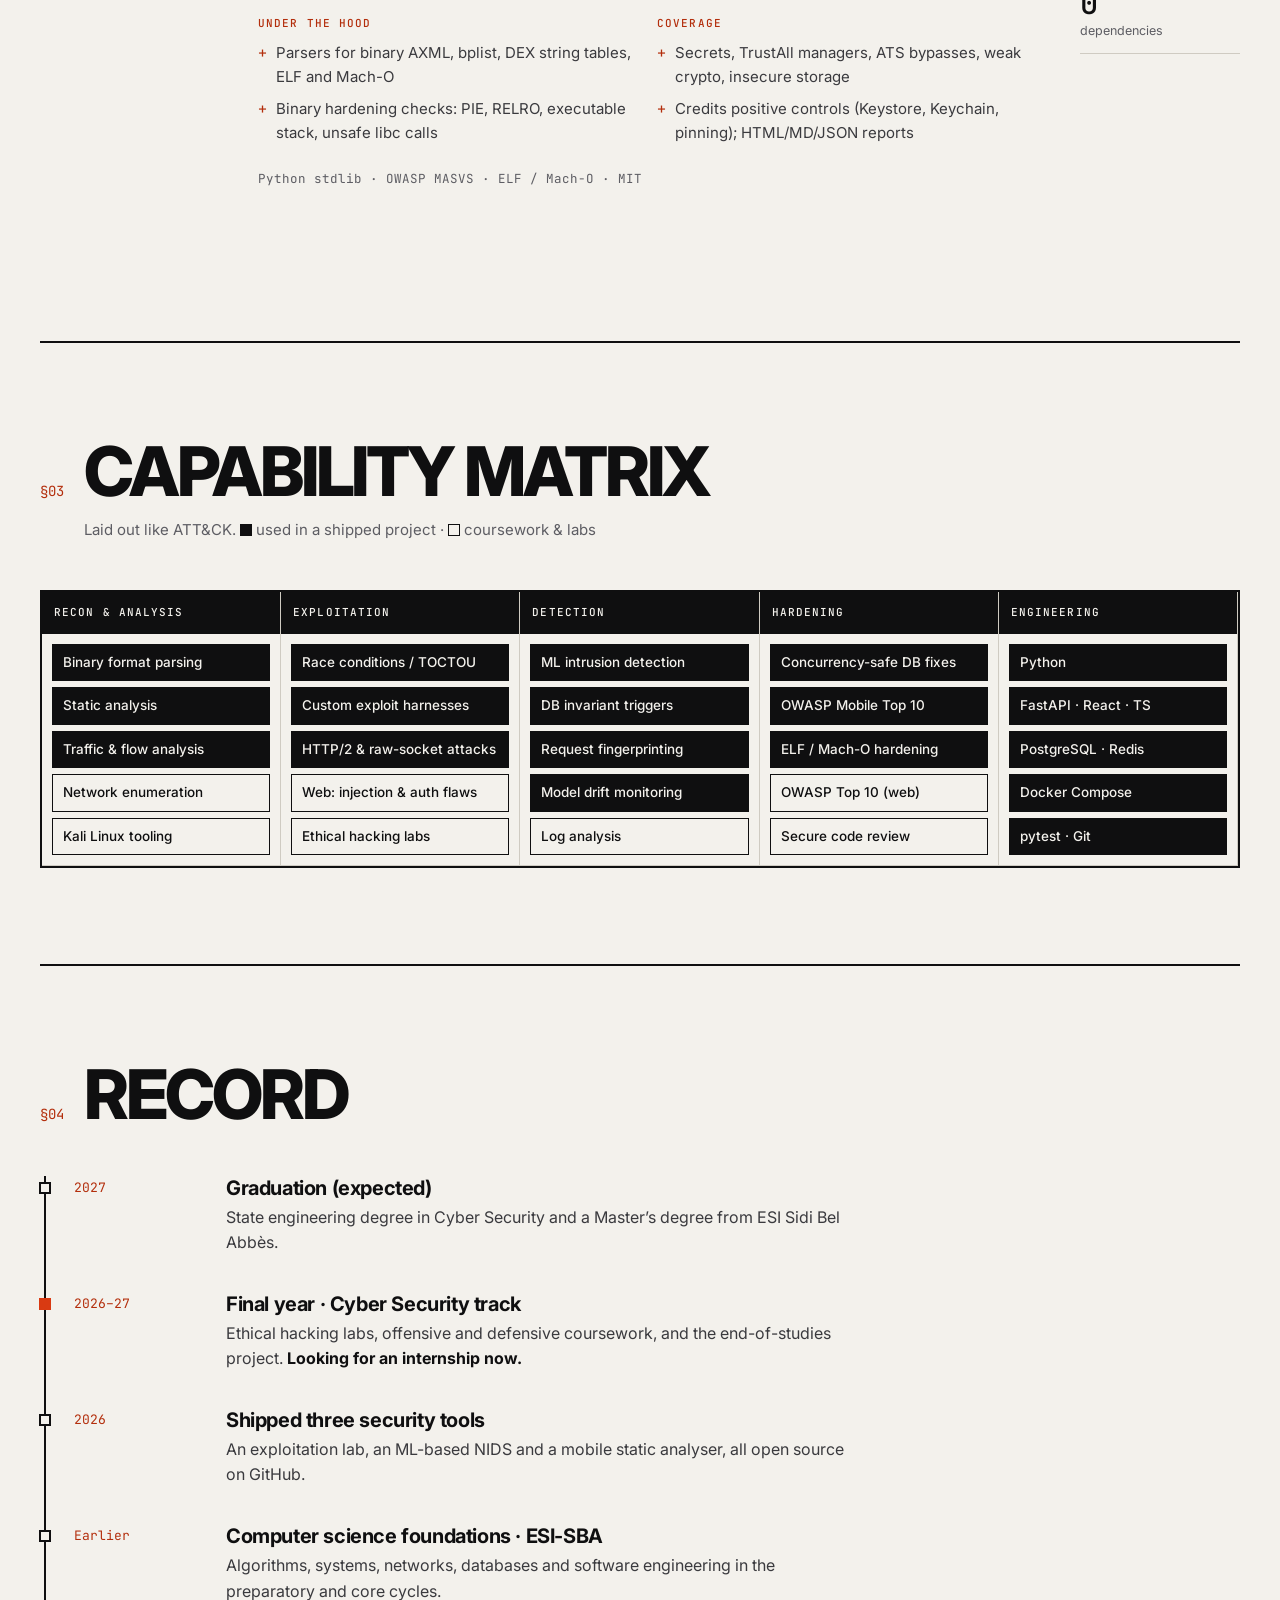
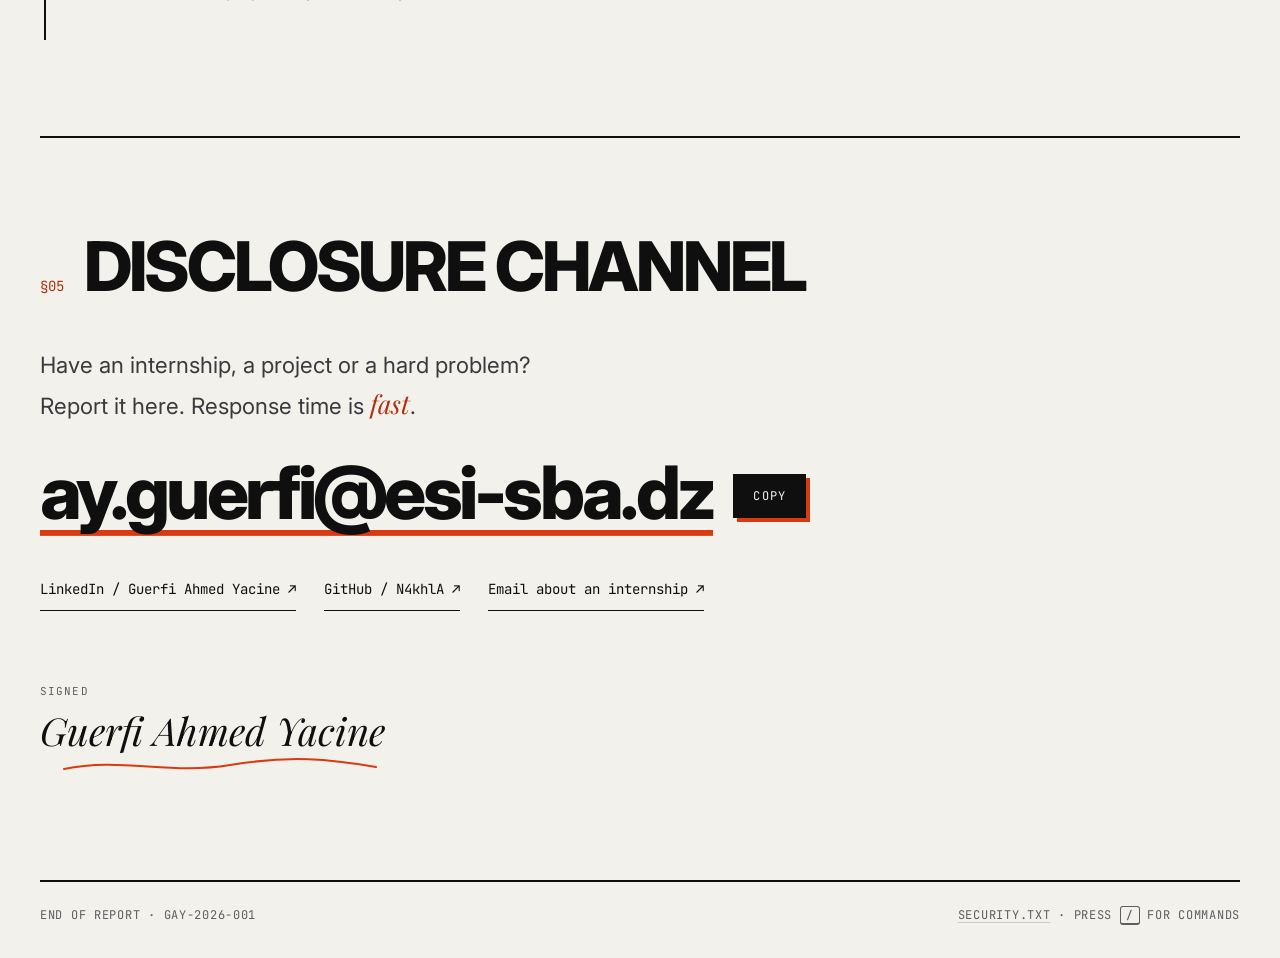
==== commit 7f81b0e6: "Add command palette, PDF export, security.txt, 404 page, favicon and social preview" ====
--- a/index.html
+++ b/index.html
@@ -5,10 +5,25 @@
   <meta name="viewport" content="width=device-width, initial-scale=1">
   <title>Guerfi Ahmed Yacine — Security Engineer</title>
   <meta name="description" content="Final-year cyber security engineering student at ESI Sidi Bel Abbès. Offensive labs, ML intrusion detection, mobile AppSec. Open to internships.">
+  <meta name="author" content="Guerfi Ahmed Yacine">
+  <meta name="theme-color" content="#0f0f10">
+  <link rel="canonical" href="https://n4khla.github.io/">
+  <link rel="icon" href="favicon.svg" type="image/svg+xml">
+  <meta property="og:type" content="profile">
+  <meta property="og:url" content="https://n4khla.github.io/">
+  <meta property="og:title" content="Guerfi Ahmed Yacine — Security Engineer">
+  <meta property="og:description" content="Final-year cyber security engineering student at ESI-SBA. Offensive labs, ML intrusion detection, mobile AppSec. Open to internships.">
+  <meta property="og:image" content="https://n4khla.github.io/og.png">
+  <meta property="og:image:width" content="1200">
+  <meta property="og:image:height" content="630">
+  <meta name="twitter:card" content="summary_large_image">
+  <script type="application/ld+json">
+  {"@context":"https://schema.org","@type":"Person","name":"Guerfi Ahmed Yacine","jobTitle":"Cyber Security Engineering Student","email":"mailto:ay.guerfi@esi-sba.dz","url":"https://n4khla.github.io/","alumniOf":{"@type":"CollegeOrUniversity","name":"École Supérieure en Informatique Sidi Bel Abbès"},"sameAs":["https://github.com/N4khlA","https://www.linkedin.com/in/guerfi-ahmed-yacine-6831b32b8/"]}
+  </script>
   <link rel="preconnect" href="https://fonts.googleapis.com">
   <link rel="preconnect" href="https://fonts.gstatic.com" crossorigin>
   <link href="https://fonts.googleapis.com/css2?family=Inter:wght@400;500;600;700;800&family=JetBrains+Mono:wght@400;500&family=Playfair+Display:ital,wght@1,400;1,500&display=swap" rel="stylesheet">
-  <link rel="stylesheet" href="styles.css">
+  <link rel="stylesheet" href="styles.css?v=3">
   <script>
     document.documentElement.classList.add('js');
     try { const t = localStorage.getItem('theme'); if (t) document.documentElement.dataset.theme = t; } catch (e) {}
@@ -29,6 +44,7 @@
         <a href="#record">Record</a>
         <a href="#contact">Contact</a>
       </nav>
+      <button class="kbd-btn mono" type="button" aria-label="Open command menu" aria-haspopup="dialog" data-open-palette><kbd>Ctrl</kbd><kbd>K</kbd></button>
       <button class="theme" type="button" aria-label="Toggle colour theme">
         <svg viewBox="0 0 24 24" width="18" height="18" aria-hidden="true"><circle cx="12" cy="12" r="8" fill="none" stroke="currentColor" stroke-width="1.6"/><path d="M12 4a8 8 0 0 1 0 16Z" fill="currentColor"/></svg>
       </button>
@@ -72,7 +88,10 @@
         </dl>
       </div>
 
-      <a class="cover__next mono" href="#summary">Begin report <span aria-hidden="true">↓</span></a>
+      <div class="cover__actions">
+        <a class="cover__next mono" href="#summary">Begin report <span aria-hidden="true">↓</span></a>
+        <button class="export mono" type="button" data-export>Export report (PDF)</button>
+      </div>
     </section>
 
     <!-- 01 SUMMARY -->
@@ -351,9 +370,19 @@
 
   <footer class="foot mono">
     <span>End of report · GAY-2026-001</span>
-    <span>Hand-built: HTML, CSS and a little JS</span>
+    <span><a href="/.well-known/security.txt">security.txt</a> · Press <kbd>/</kbd> for commands</span>
   </footer>
 
-  <script src="main.js" defer></script>
+  <dialog class="palette" aria-label="Command menu">
+    <form method="dialog" class="palette__form">
+      <label class="palette__label mono" for="cmd">&gt;</label>
+      <input id="cmd" class="palette__input" type="text" autocomplete="off" spellcheck="false" placeholder="Type a command…" role="combobox" aria-expanded="true" aria-controls="cmd-list" aria-autocomplete="list">
+      <kbd class="palette__esc mono">Esc</kbd>
+    </form>
+    <ul id="cmd-list" class="palette__list" role="listbox"></ul>
+    <p class="palette__hint mono">↑↓ to move · Enter to run</p>
+  </dialog>
+
+  <script src="main.js?v=3" defer></script>
 </body>
 </html>
--- a/styles.css
+++ b/styles.css
@@ -260,6 +260,75 @@
 
 .foot { display: flex; flex-wrap: wrap; justify-content: space-between; gap: 8px; padding-top: 24px; padding-bottom: 32px; font-size: 12px; color: var(--muted); text-transform: uppercase; letter-spacing: .06em; }
 
+/* ---------- keyboard / command palette ---------- */
+kbd { font: 500 11px var(--mono); padding: 1px 5px; border: 1px solid currentColor; border-bottom-width: 2px; border-radius: 3px; }
+.foot a { color: inherit; text-decoration-color: var(--hair); text-underline-offset: 3px; }
+.kbd-btn { display: none; gap: 3px; align-items: center; min-height: 44px; padding: 0 6px; background: none; border: 0; color: var(--muted); cursor: pointer; }
+.kbd-btn:hover { color: var(--ink); }
+@media (min-width: 640px) { .kbd-btn { display: inline-flex; } }
+
+.palette {
+  width: min(560px, calc(100vw - 32px)); max-height: min(480px, 80vh); padding: 0; margin: 12vh auto auto;
+  background: var(--paper); color: var(--ink); border: 2px solid var(--rule); box-shadow: 10px 10px 0 var(--accent);
+}
+.palette::backdrop { background: rgb(15 15 16 / .45); backdrop-filter: blur(2px); }
+.palette[open] { animation: pal-in .18s var(--ease-out); }
+@keyframes pal-in { from { opacity: 0; transform: translateY(-8px); } }
+.palette__form { display: flex; align-items: center; gap: 10px; padding: 0 14px; border-bottom: 2px solid var(--rule); }
+.palette__label { color: var(--accent-ink); font-size: 16px; }
+.palette__input { flex: 1; min-width: 0; height: 52px; border: 0; background: none; color: var(--ink); font: 500 16px var(--body); outline: none; }
+.palette__esc { color: var(--muted); }
+.palette__list { overflow-y: auto; max-height: 340px; padding: 6px; }
+.palette__list li { display: flex; justify-content: space-between; gap: 12px; align-items: center; min-height: 44px; padding: 0 12px; cursor: pointer; font-size: 15px; }
+.palette__list li span { font: 400 11px var(--mono); color: var(--muted); text-transform: uppercase; letter-spacing: .06em; }
+.palette__list li[aria-selected="true"] { background: var(--ink); color: var(--paper); }
+.palette__list li[aria-selected="true"] span { color: inherit; opacity: .7; }
+.palette__list .empty { color: var(--muted); cursor: default; }
+.palette__hint { padding: 10px 14px; border-top: 1px solid var(--hair); font-size: 11px; color: var(--muted); }
+
+.cover__actions { display: flex; flex-wrap: wrap; align-items: center; gap: 12px 28px; margin-top: 40px; }
+.cover__actions .cover__next { margin-top: 0; }
+.export {
+  min-height: 44px; padding: 0 16px; font-size: 12px; text-transform: uppercase; letter-spacing: .08em;
+  background: none; color: var(--ink); border: 2px solid var(--rule); cursor: pointer;
+  transition: background-color .15s, color .15s;
+}
+.export:hover { background: var(--ink); color: var(--paper); }
+
+/* ---------- print: export as a clean PDF report ---------- */
+@page { size: A4; margin: 16mm 14mm; }
+@media print {
+  :root, :root[data-theme="dark"] {
+    --paper: #fff; --paper-2: #f2f2f2; --ink: #000; --ink-2: #222; --muted: #555; --rule: #000; --hair: #bbb;
+    --accent: #c4320d; --accent-ink: #a32a0b; --on-accent: #fff; --ok: #1a6b32; color-scheme: light;
+  }
+  html { font-size: 12px; }
+  body { background: #fff; }
+  .bar, .margin-rule, .skip, .cover__actions, .copy, .palette, .kbd-btn, .theme { display: none !important; }
+  .js .reveal, .js .tactic li, .js .cover__name .ln { opacity: 1 !important; transform: none !important; }
+  .js .stamp { opacity: 1 !important; transform: rotate(-9deg) !important; mix-blend-mode: normal; }
+  .js .redact::after { transform: scaleX(0) !important; }
+  .js .sig__line path { stroke-dashoffset: 0 !important; }
+  .cover { min-height: auto; padding: 0 0 20px; }
+  .cover__name { font-size: 64px; }
+  .stamp { top: 40px; }
+  .cover__grid { margin-top: 24px; padding-top: 0; grid-template-columns: 1fr 1fr; gap: 32px; }
+  .sec { padding: 28px 0; break-inside: auto; }
+  .sec__head { margin-bottom: 20px; }
+  .sec__head h2 { font-size: 30px; }
+  .finding { grid-template-columns: 90px 1fr 120px; gap: 20px; padding: 20px 0; break-inside: avoid; }
+  .finding__id { font-size: 40px; }
+  .matrix { grid-template-columns: repeat(5, 1fr); break-inside: avoid; }
+  .summary { grid-template-columns: 1.2fr 1fr; gap: 32px; }
+  .verdict { box-shadow: none; }
+  .mail { font-size: 32px; }
+  .finding h3 a::after { content: " — " attr(href); font: 400 10px var(--mono); color: var(--muted); }
+  .channels a::after { content: " (" attr(href) ")"; font-size: 10px; color: var(--muted); }
+  a { text-decoration: none; }
+  #findings, #matrix { break-before: page; }
+  * { -webkit-print-color-adjust: exact; print-color-adjust: exact; }
+}
+
 @media (prefers-reduced-motion: reduce) {
   html { scroll-behavior: auto; }
   *, *::before, *::after { transition: none !important; animation: none !important; }
@@ -267,4 +336,5 @@
   .js .stamp { transform: rotate(-9deg) !important; }
   .js .redact::after { transform: scaleX(0) !important; }
   .js .sig__line path { stroke-dashoffset: 0 !important; }
-}
+  .palette[open] { animation: none; }
+}
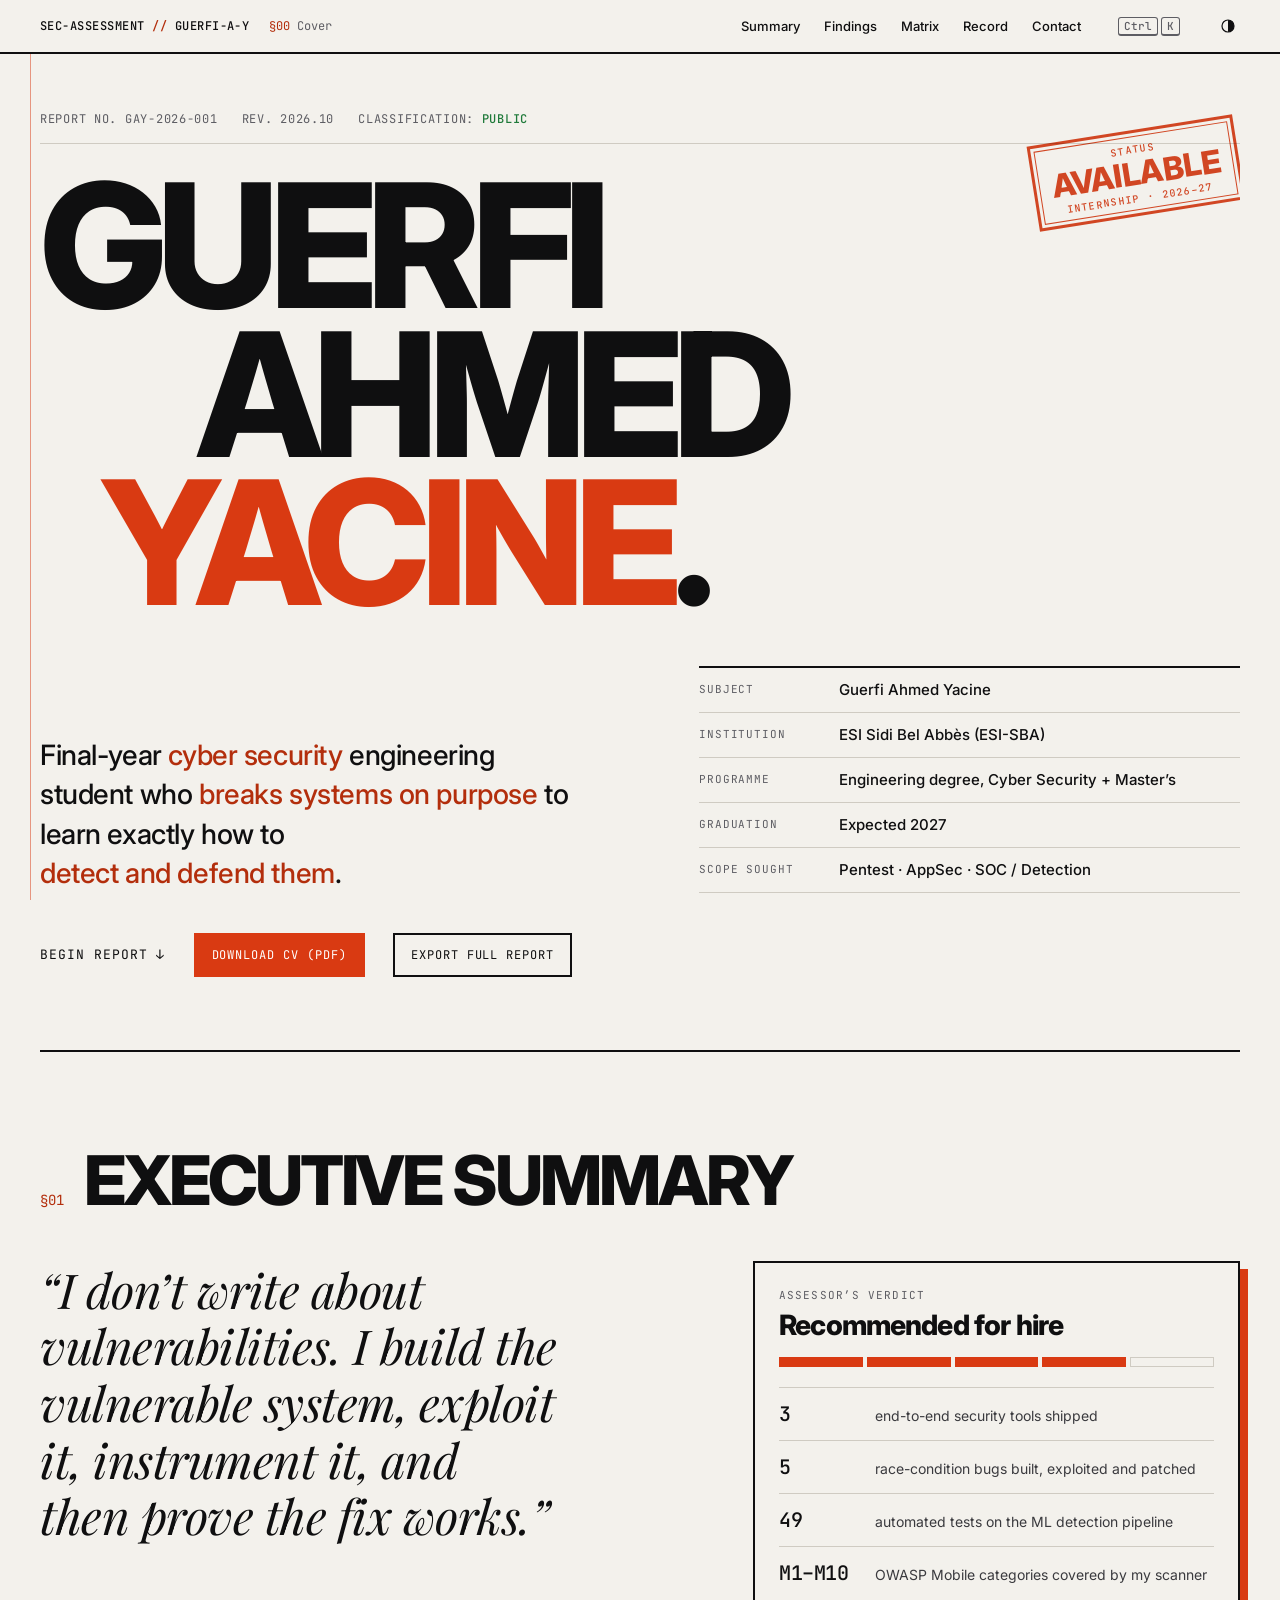
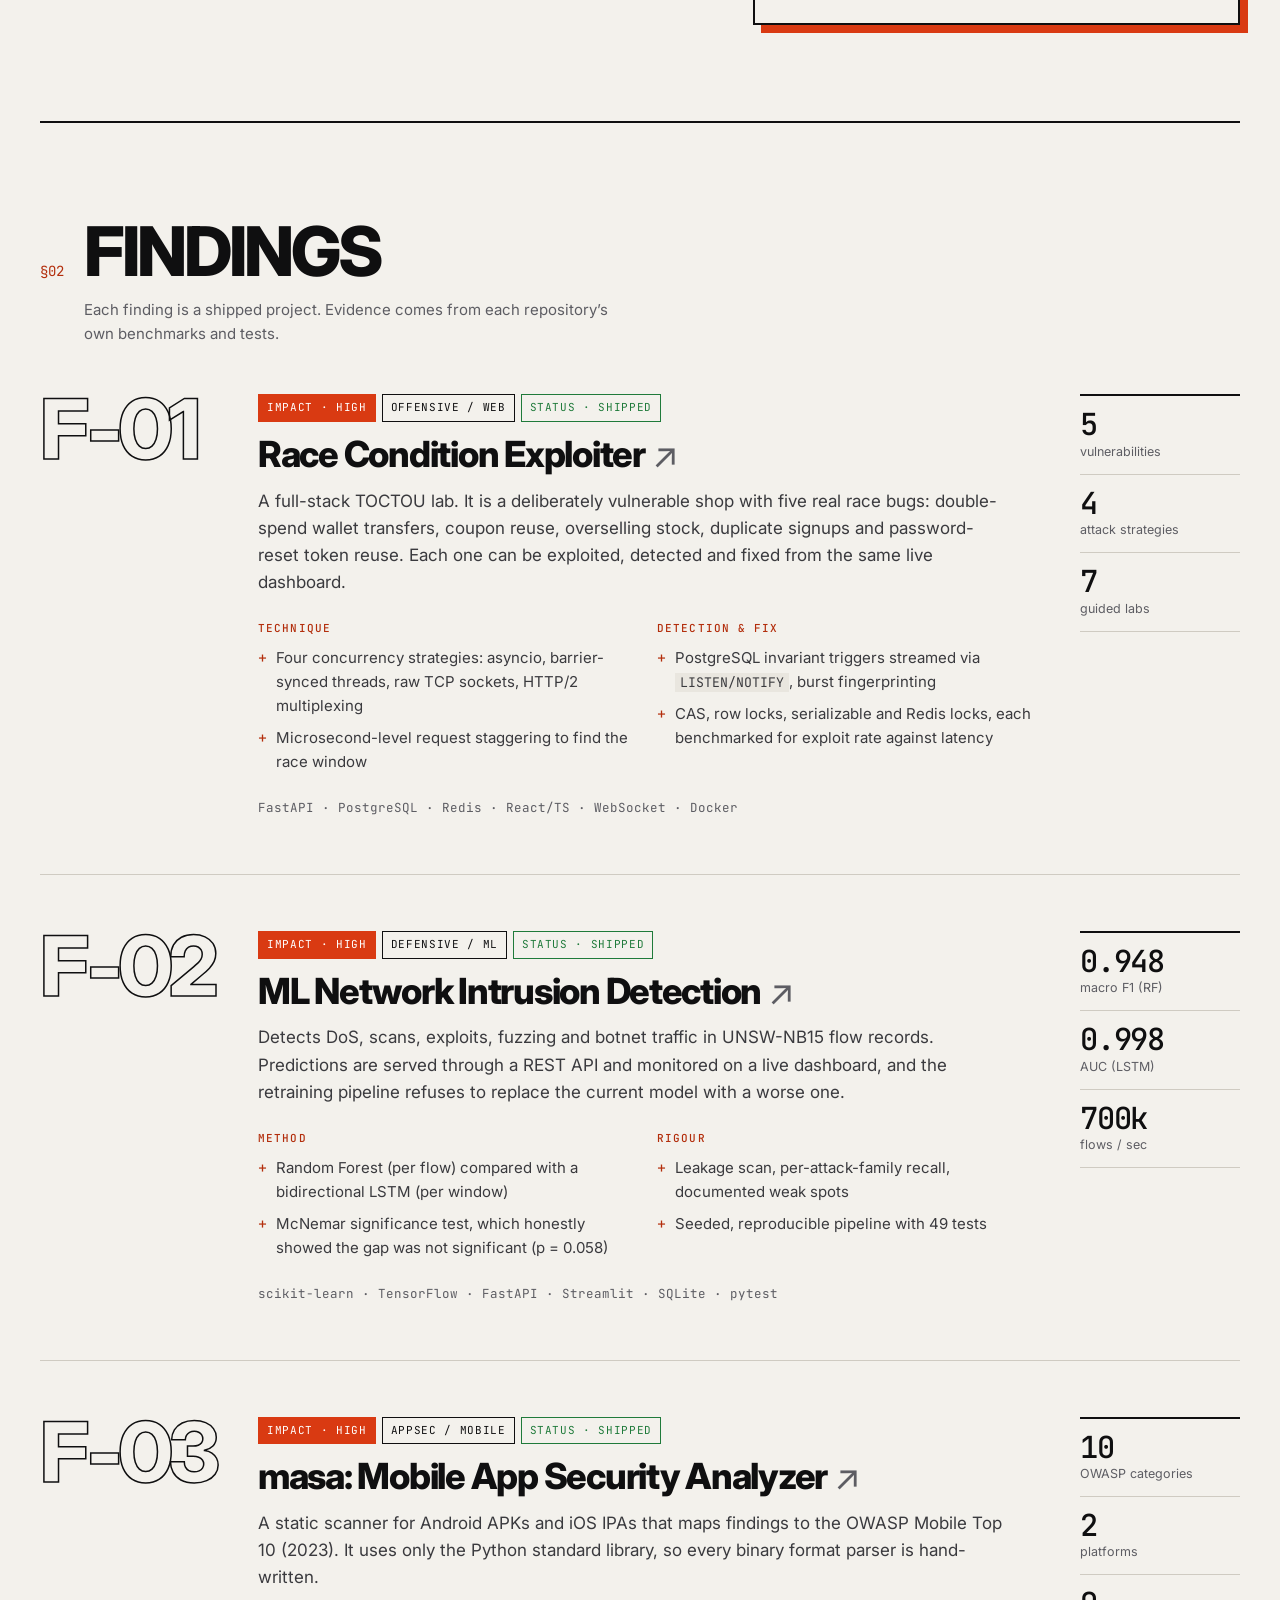
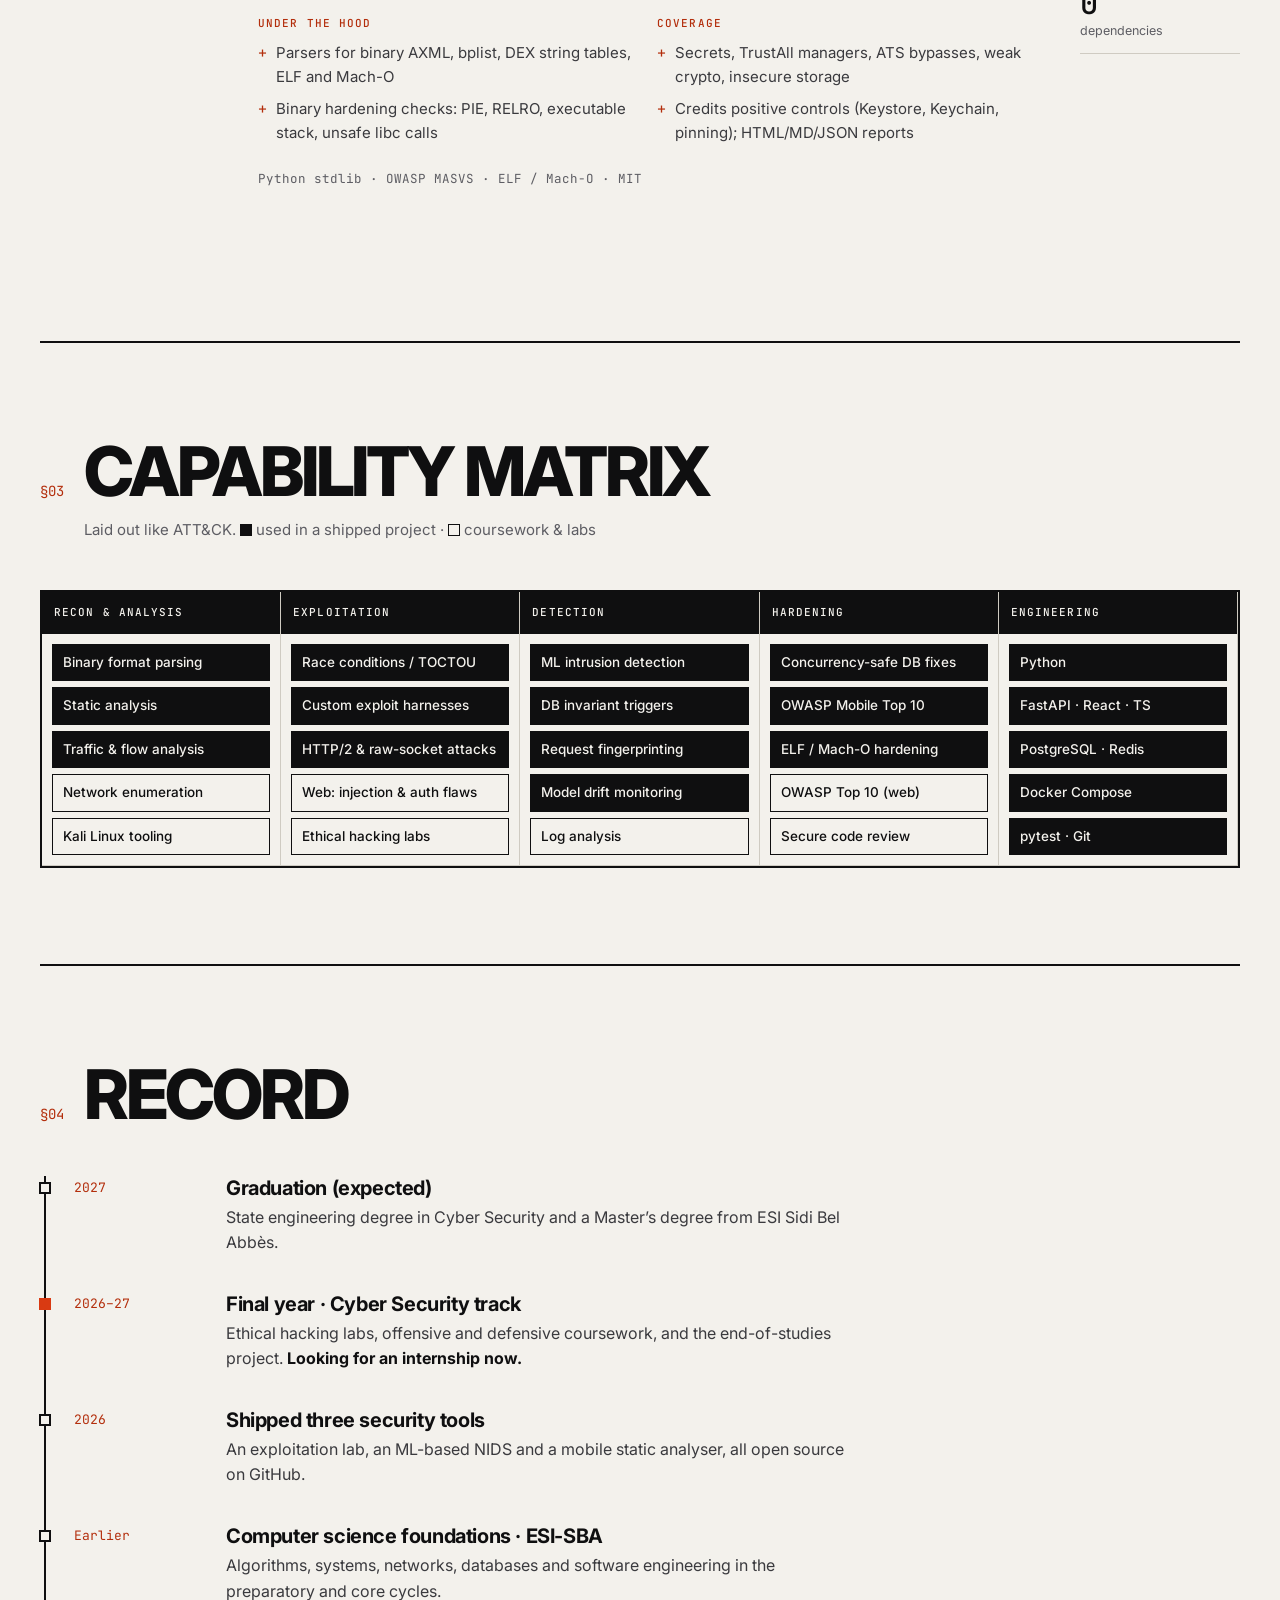
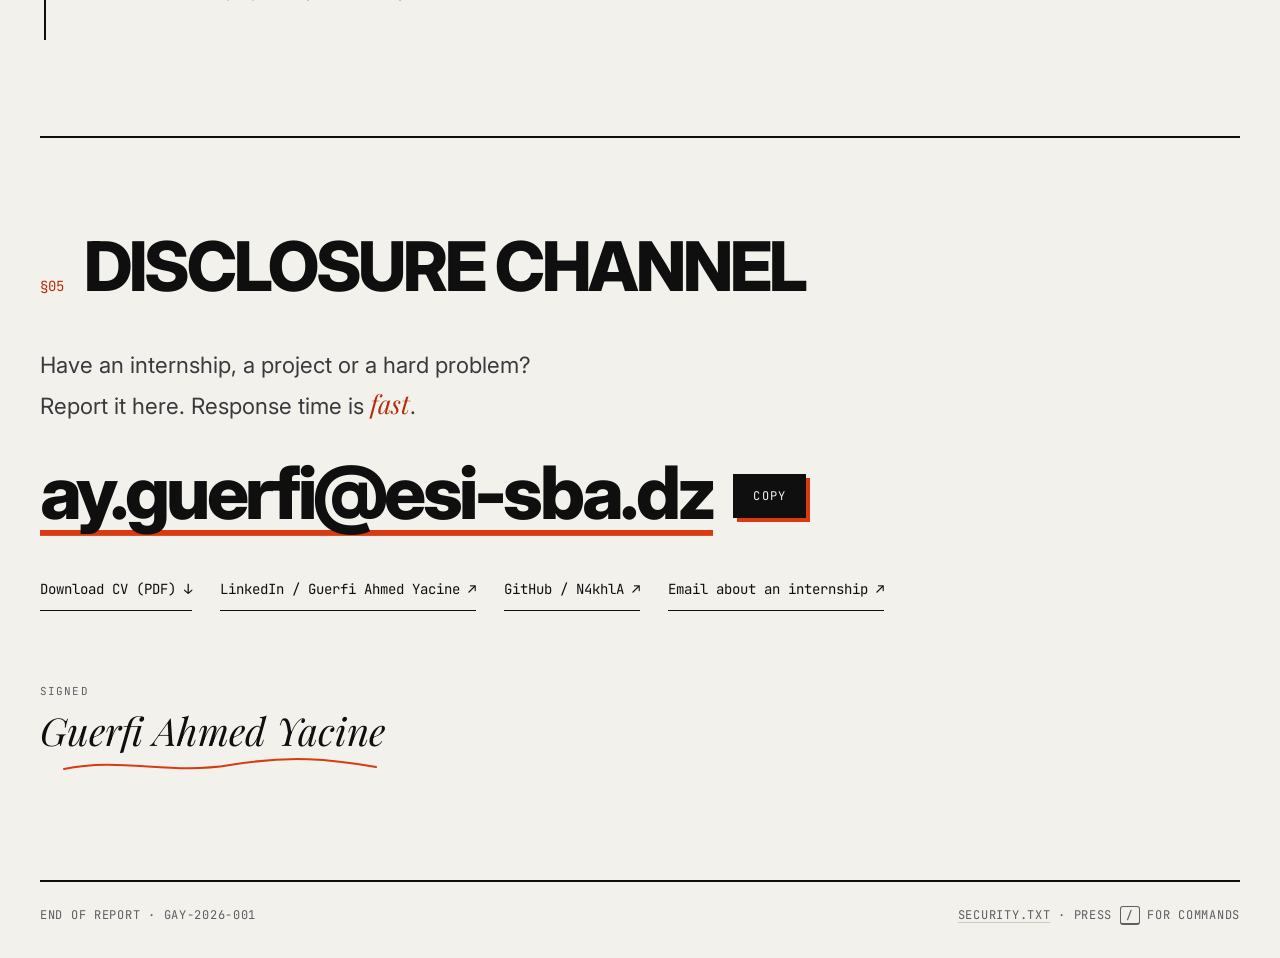
==== commit 709477dd: "Add one-page CV (PDF) and link it from cover, contact and palette" ====
--- a/index.html
+++ b/index.html
@@ -23,7 +23,7 @@
   <link rel="preconnect" href="https://fonts.googleapis.com">
   <link rel="preconnect" href="https://fonts.gstatic.com" crossorigin>
   <link href="https://fonts.googleapis.com/css2?family=Inter:wght@400;500;600;700;800&family=JetBrains+Mono:wght@400;500&family=Playfair+Display:ital,wght@1,400;1,500&display=swap" rel="stylesheet">
-  <link rel="stylesheet" href="styles.css?v=3">
+  <link rel="stylesheet" href="styles.css?v=4">
   <script>
     document.documentElement.classList.add('js');
     try { const t = localStorage.getItem('theme'); if (t) document.documentElement.dataset.theme = t; } catch (e) {}
@@ -90,7 +90,8 @@
 
       <div class="cover__actions">
         <a class="cover__next mono" href="#summary">Begin report <span aria-hidden="true">↓</span></a>
-        <button class="export mono" type="button" data-export>Export report (PDF)</button>
+        <a class="export export--solid mono" href="Guerfi_Ahmed_Yacine_CV.pdf" download>Download CV (PDF)</a>
+        <button class="export mono" type="button" data-export>Export full report</button>
       </div>
     </section>
 
@@ -355,6 +356,7 @@
       </div>
 
       <ul class="channels mono">
+        <li><a href="Guerfi_Ahmed_Yacine_CV.pdf" download>Download CV (PDF) ↓</a></li>
         <li><a href="https://www.linkedin.com/in/guerfi-ahmed-yacine-6831b32b8/" rel="noopener">LinkedIn / Guerfi Ahmed Yacine ↗</a></li>
         <li><a href="https://github.com/N4khlA" rel="noopener">GitHub / N4khlA ↗</a></li>
         <li><a href="mailto:ay.guerfi@esi-sba.dz?subject=Internship%20opportunity">Email about an internship ↗</a></li>
@@ -383,6 +385,6 @@
     <p class="palette__hint mono">↑↓ to move · Enter to run</p>
   </dialog>
 
-  <script src="main.js?v=3" defer></script>
+  <script src="main.js?v=4" defer></script>
 </body>
 </html>
--- a/styles.css
+++ b/styles.css
@@ -294,6 +294,9 @@
   transition: background-color .15s, color .15s;
 }
 .export:hover { background: var(--ink); color: var(--paper); }
+.export { display: inline-flex; align-items: center; text-decoration: none; }
+.export--solid { background: var(--accent); border-color: var(--accent); color: var(--on-accent); }
+.export--solid:hover { background: var(--ink); border-color: var(--ink); color: var(--paper); }
 
 /* ---------- print: export as a clean PDF report ---------- */
 @page { size: A4; margin: 16mm 14mm; }
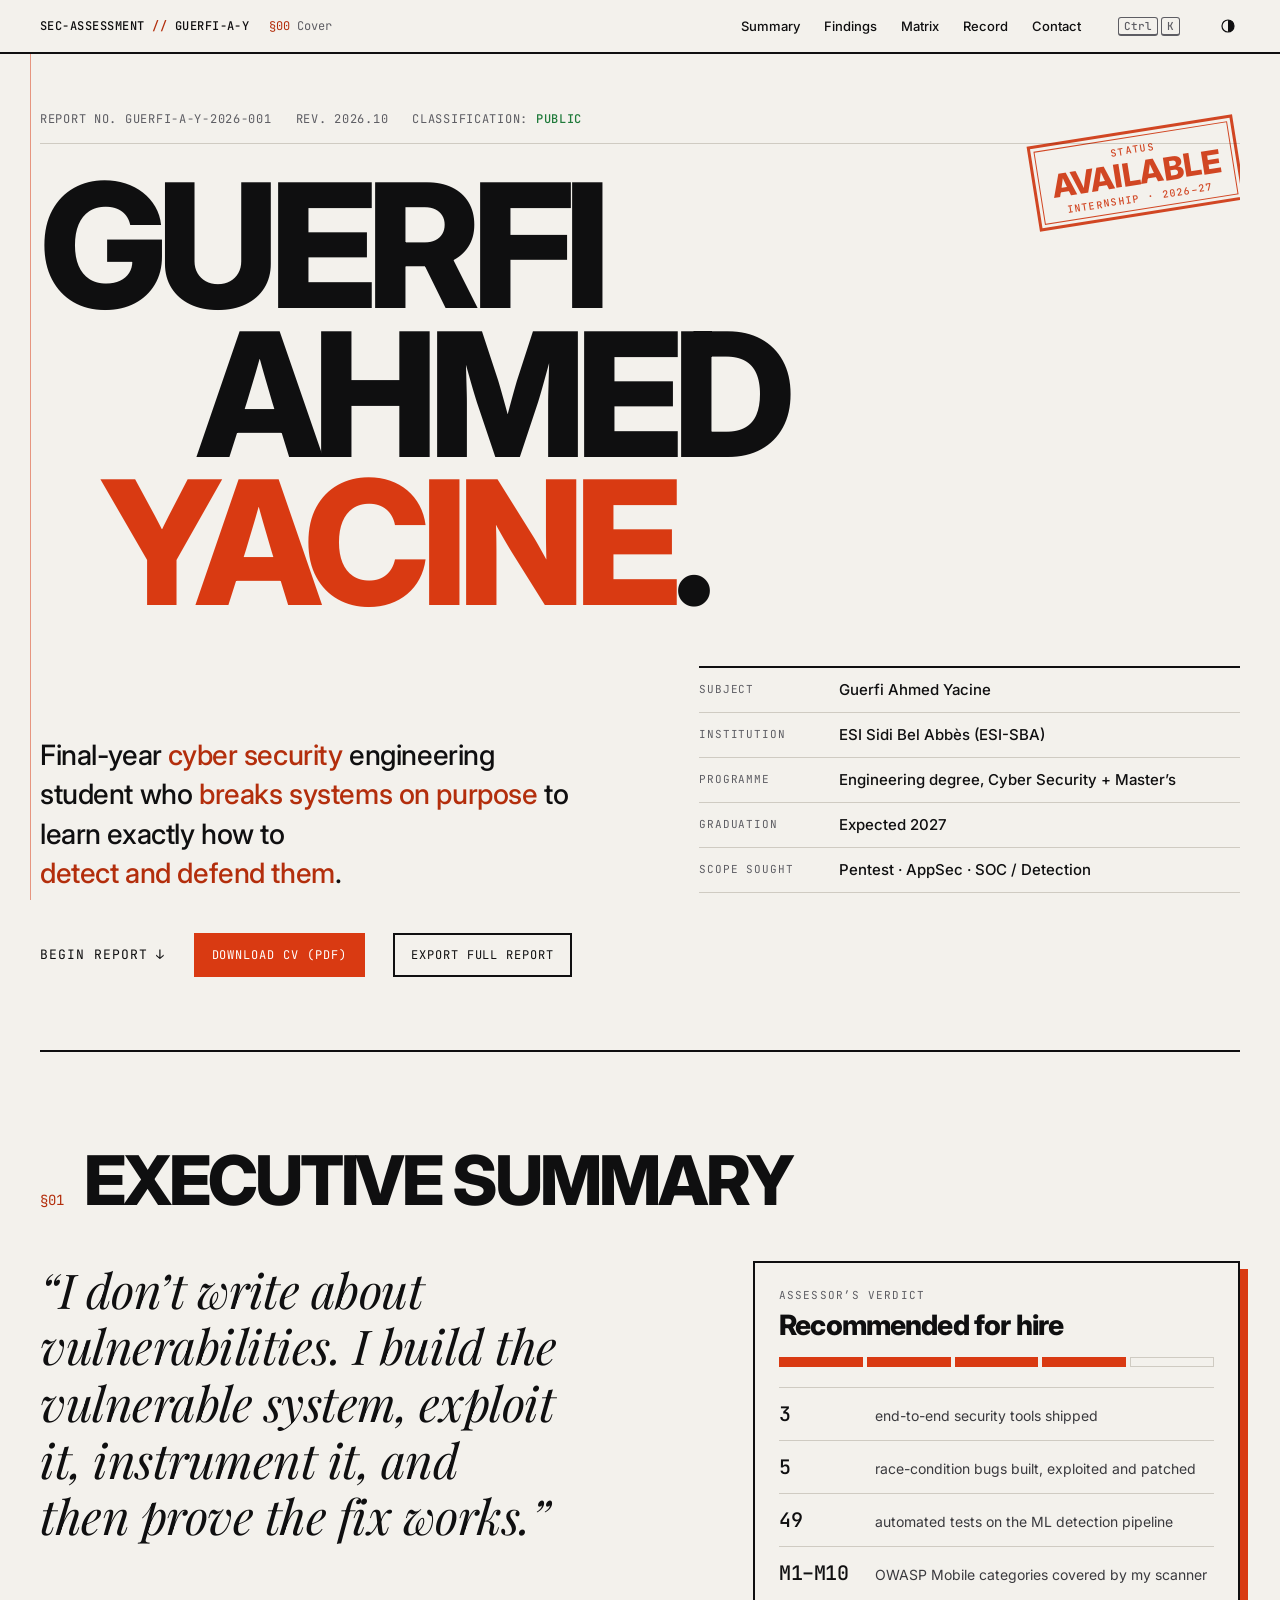
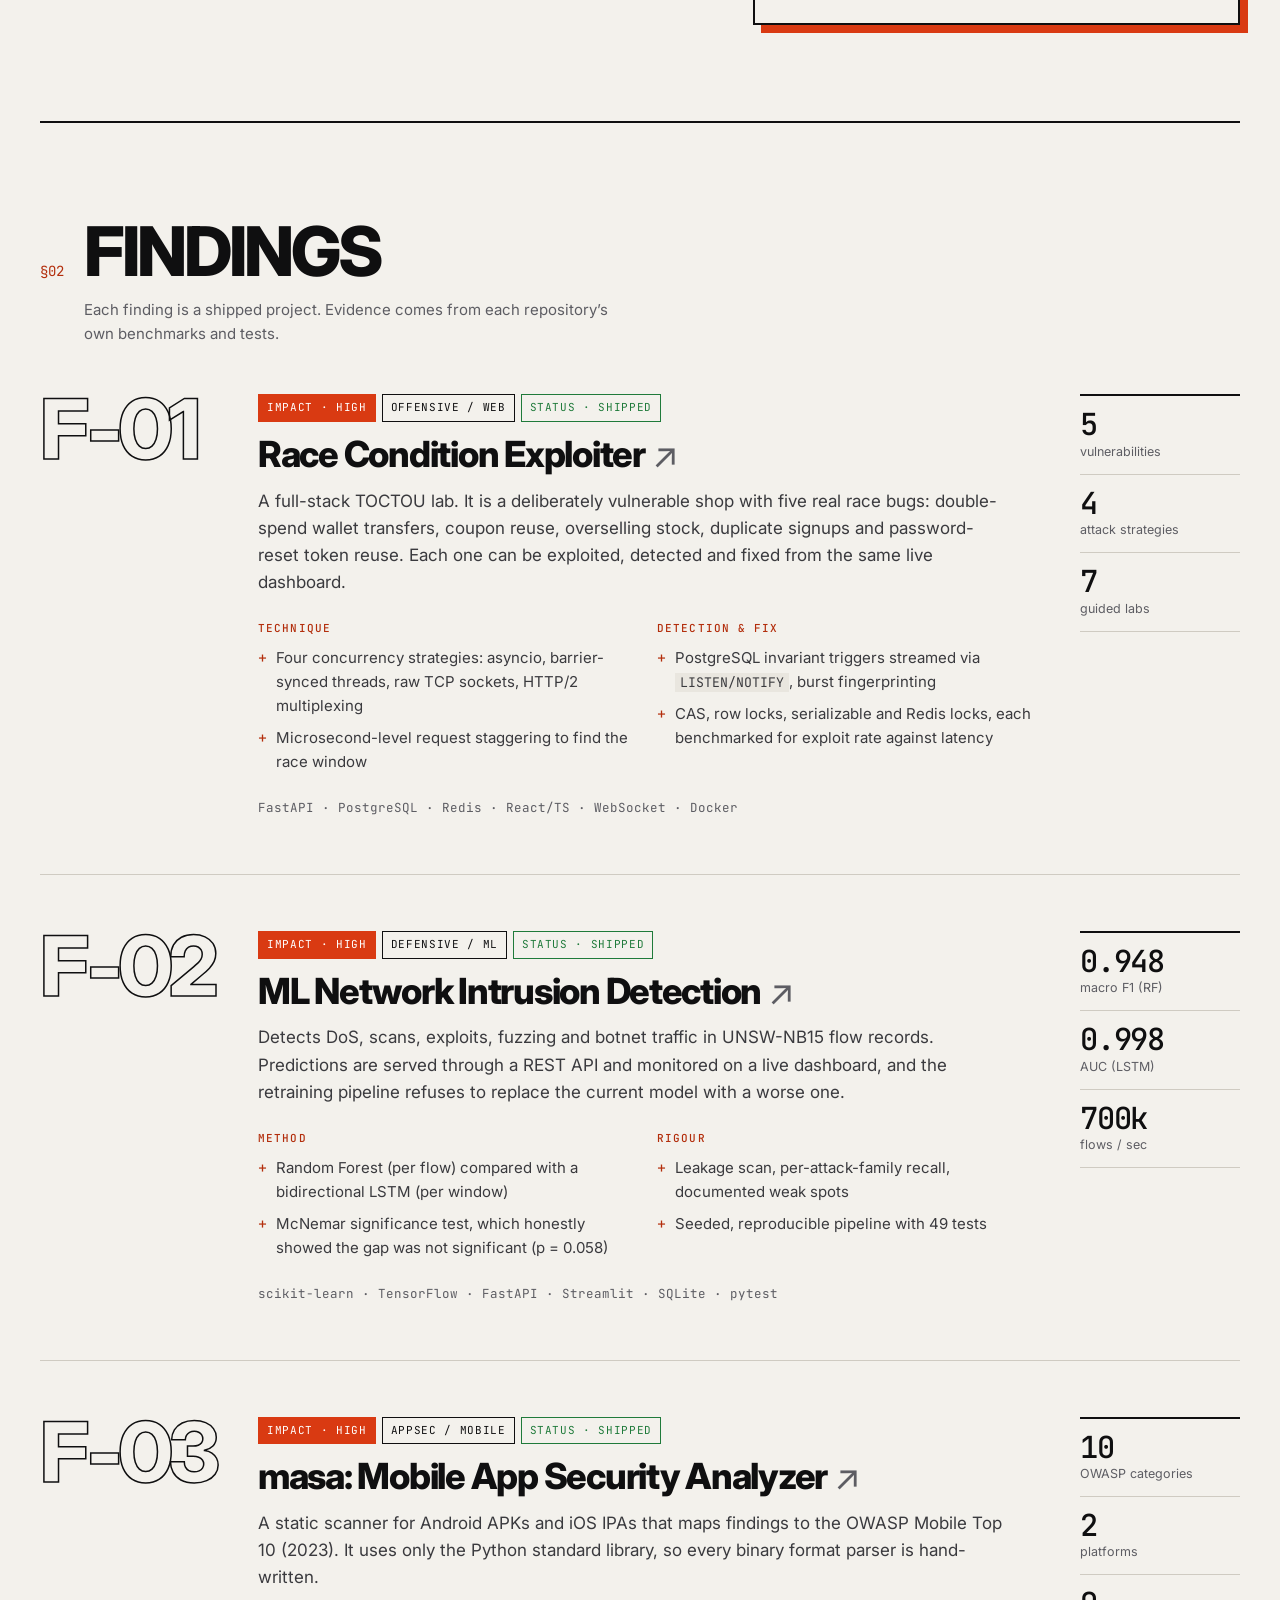
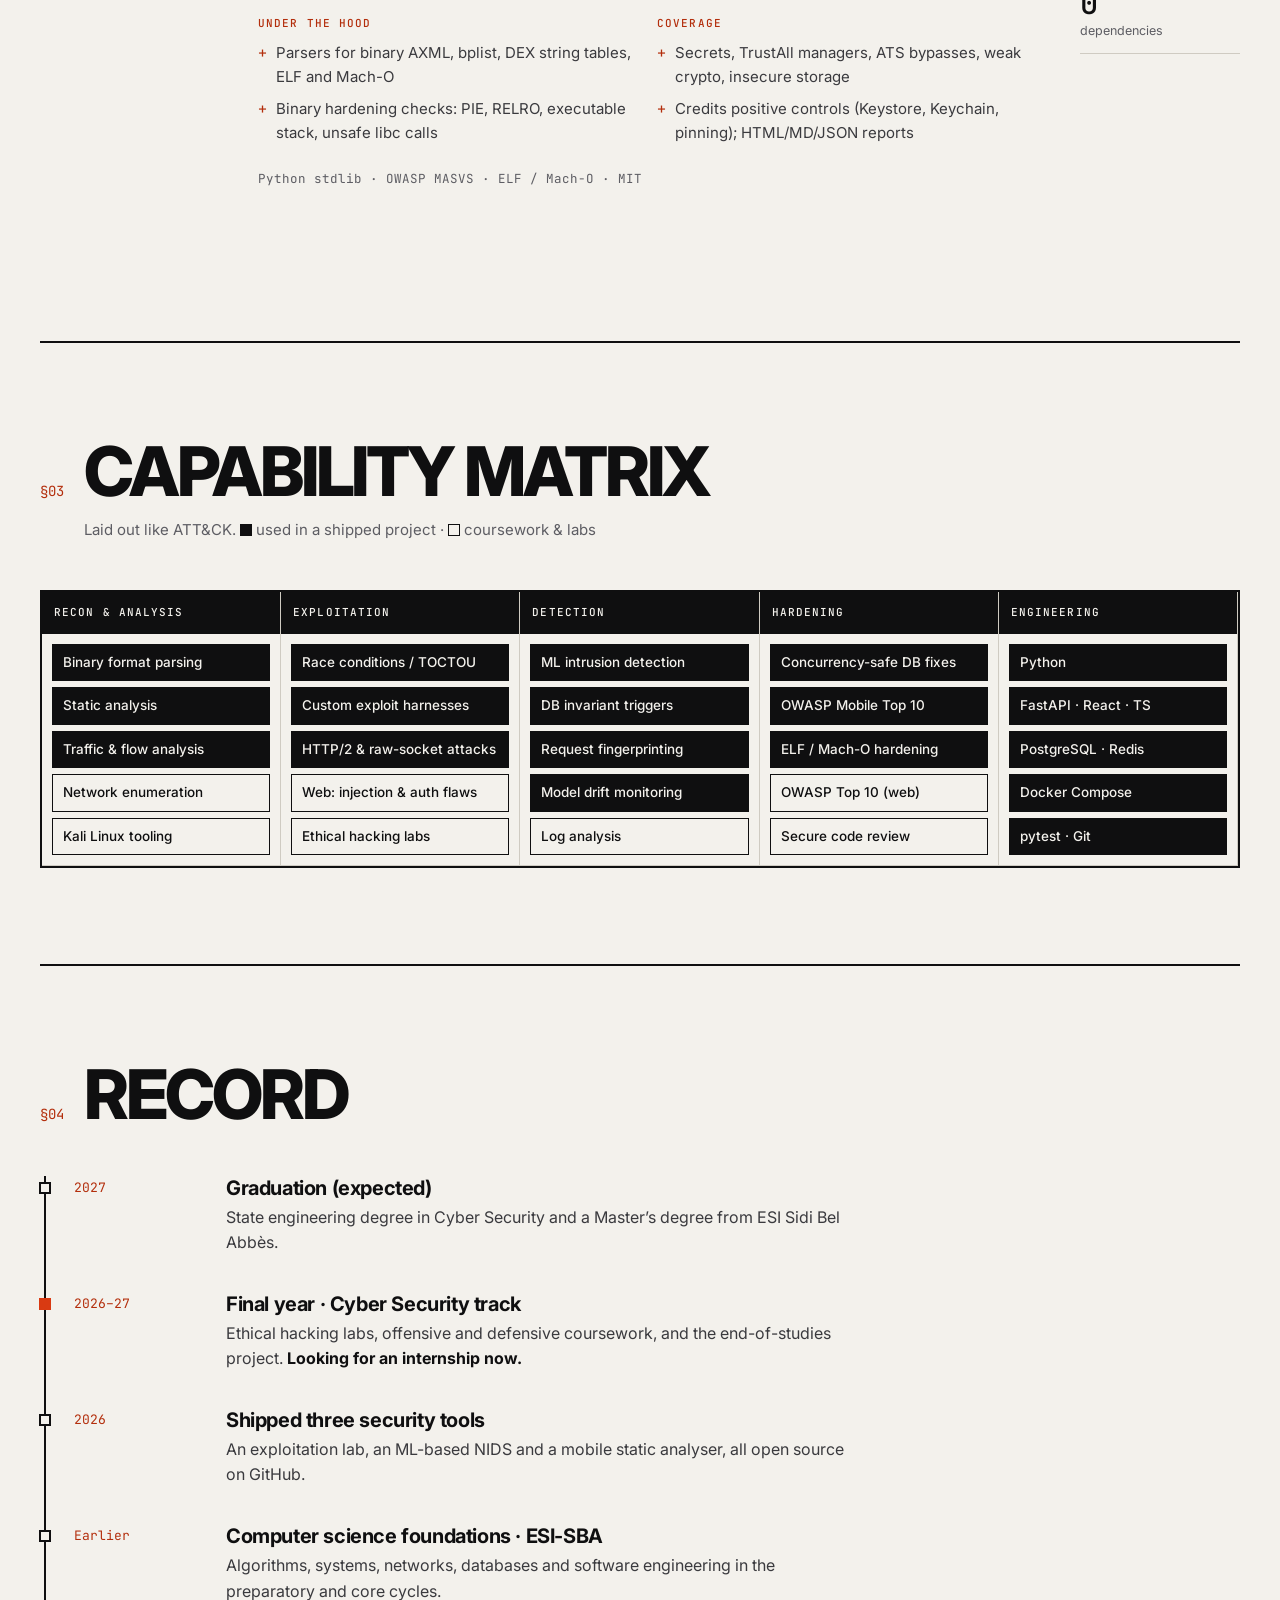
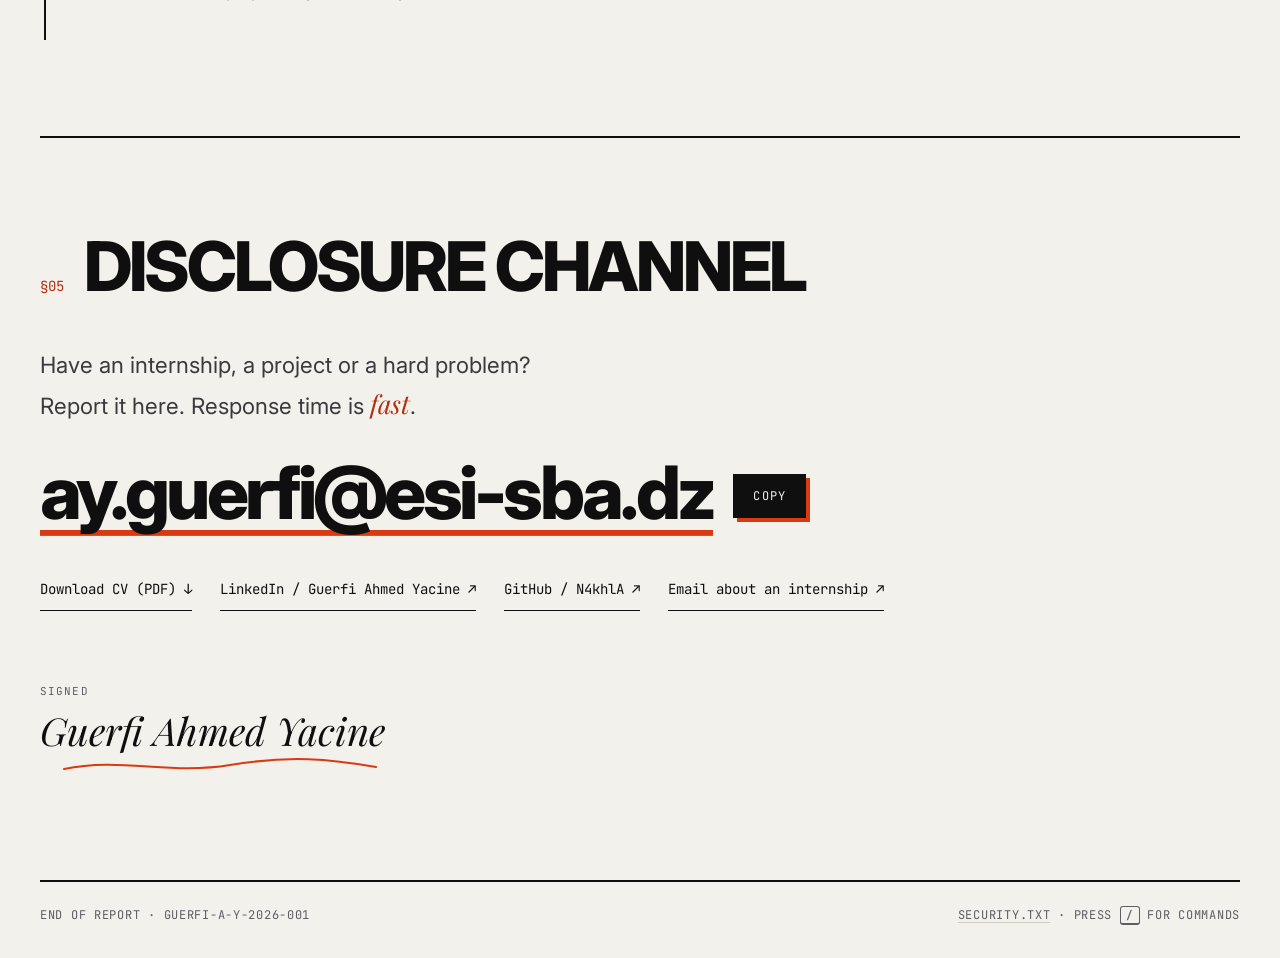
==== commit 1a5e74eb: "Replace initials-based report ID with GUERFI-A-Y-2026-001 The cover, footer and 404 page used a repo" ====
--- a/index.html
+++ b/index.html
@@ -55,7 +55,7 @@
     <!-- COVER -->
     <section class="cover" data-sec="§00" data-name="Cover">
       <div class="cover__meta mono">
-        <span>Report No. GAY-2026-001</span>
+        <span>Report No. GUERFI-A-Y-2026-001</span>
         <span>Rev. 2026.10</span>
         <span>Classification: <b>Public</b></span>
       </div>
@@ -371,7 +371,7 @@
   </main>
 
   <footer class="foot mono">
-    <span>End of report · GAY-2026-001</span>
+    <span>End of report · GUERFI-A-Y-2026-001</span>
     <span><a href="/.well-known/security.txt">security.txt</a> · Press <kbd>/</kbd> for commands</span>
   </footer>
 
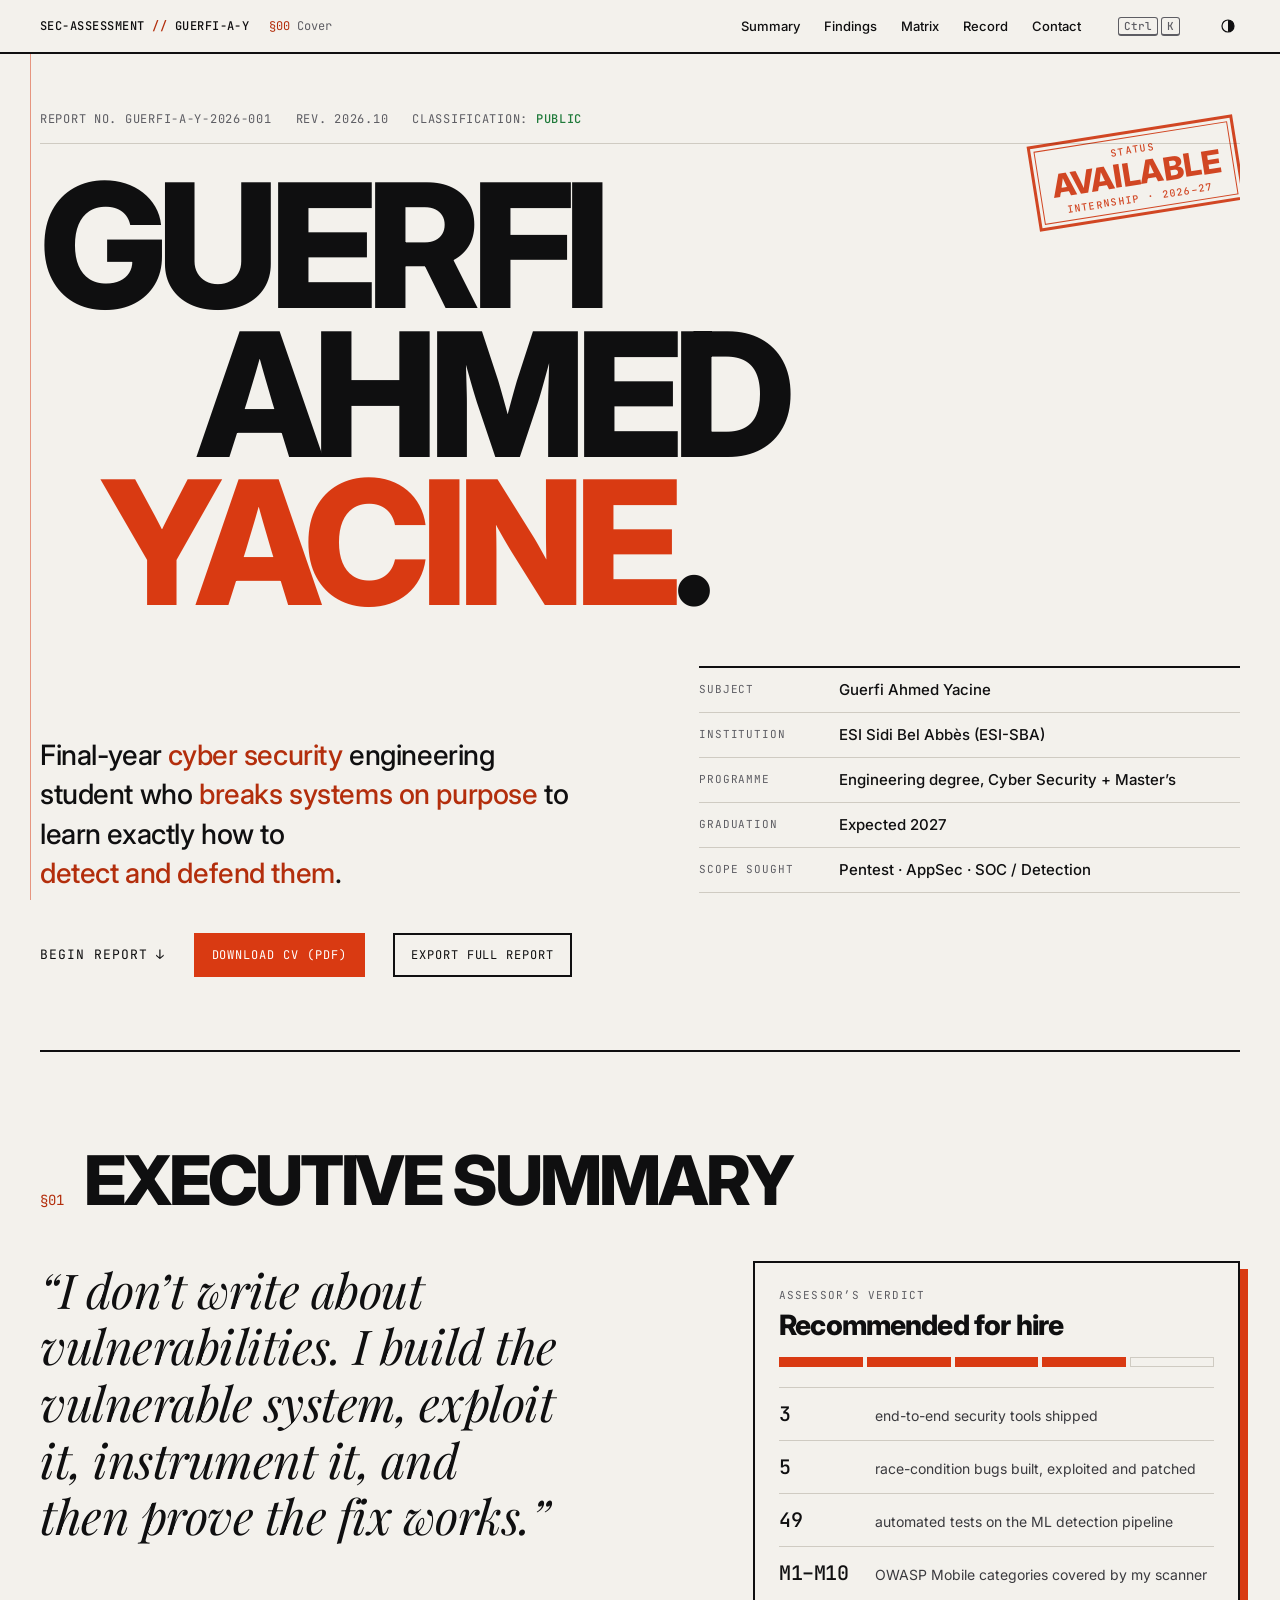
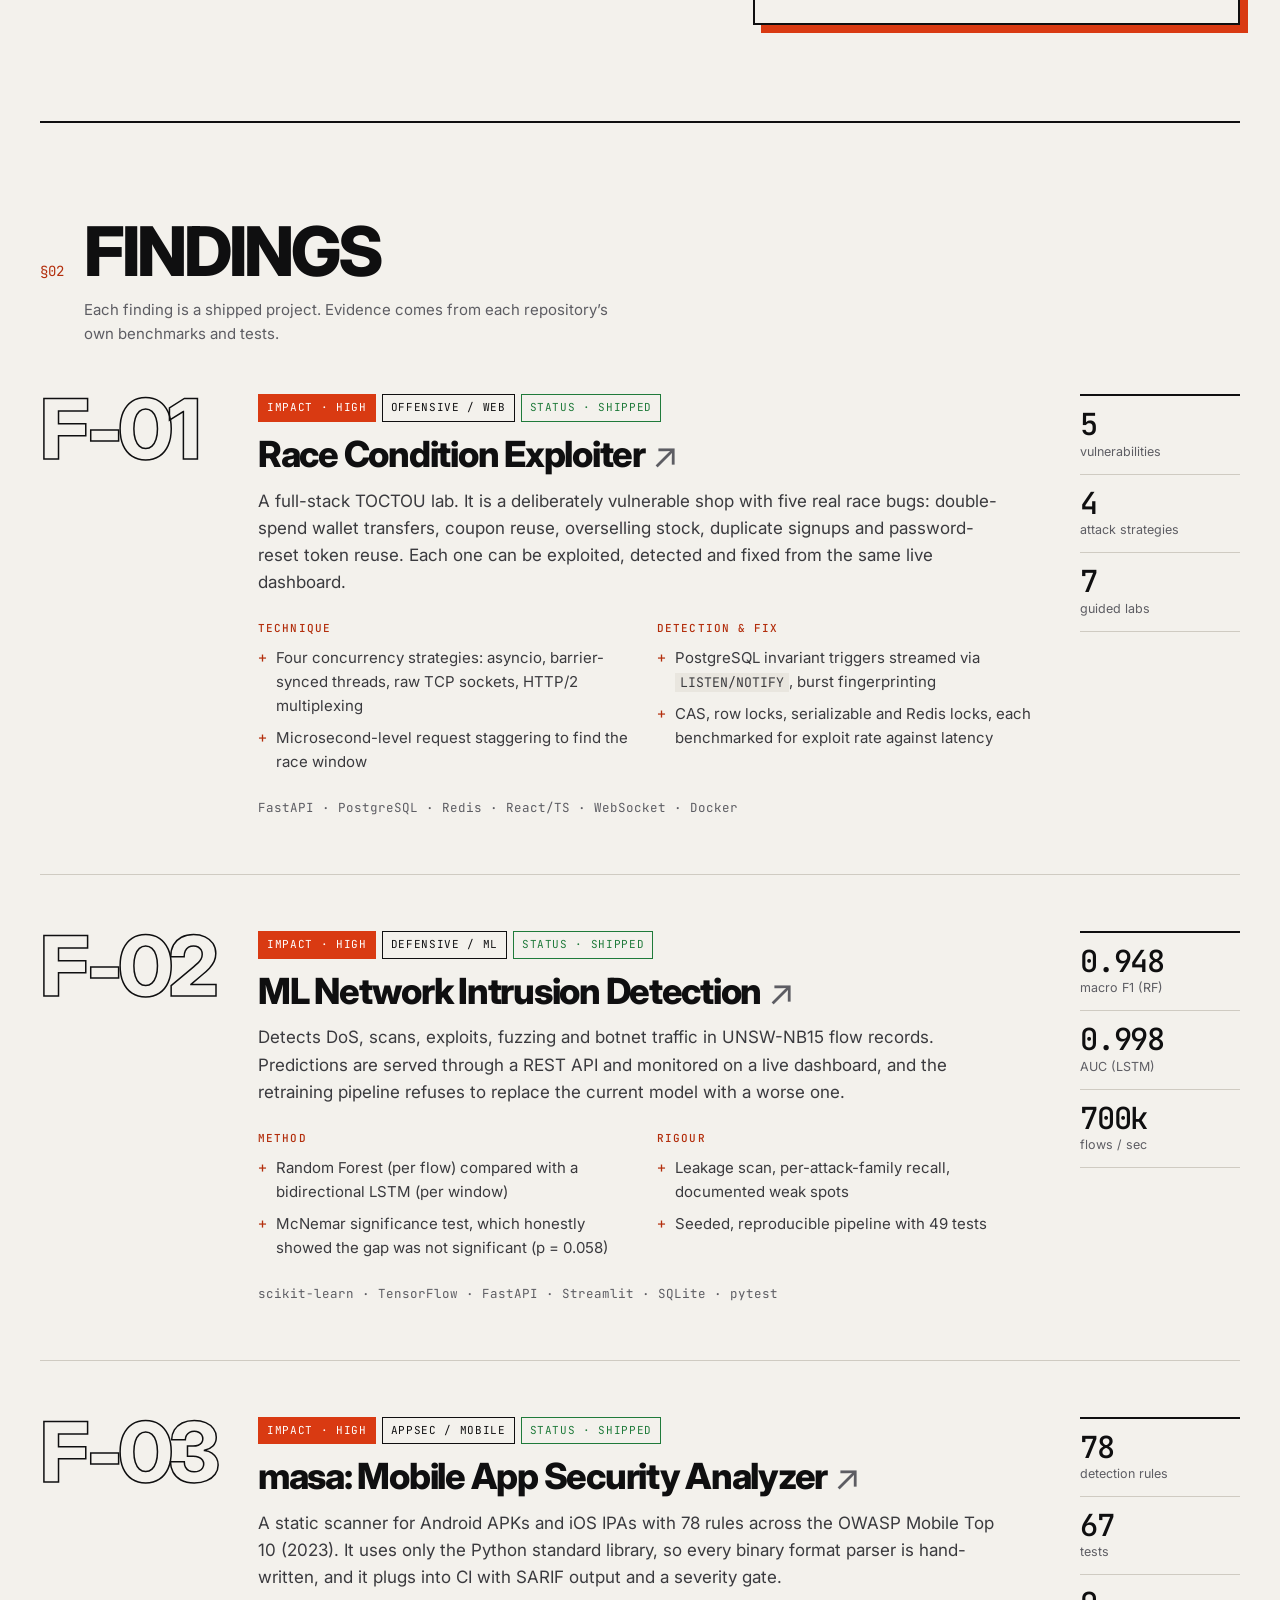
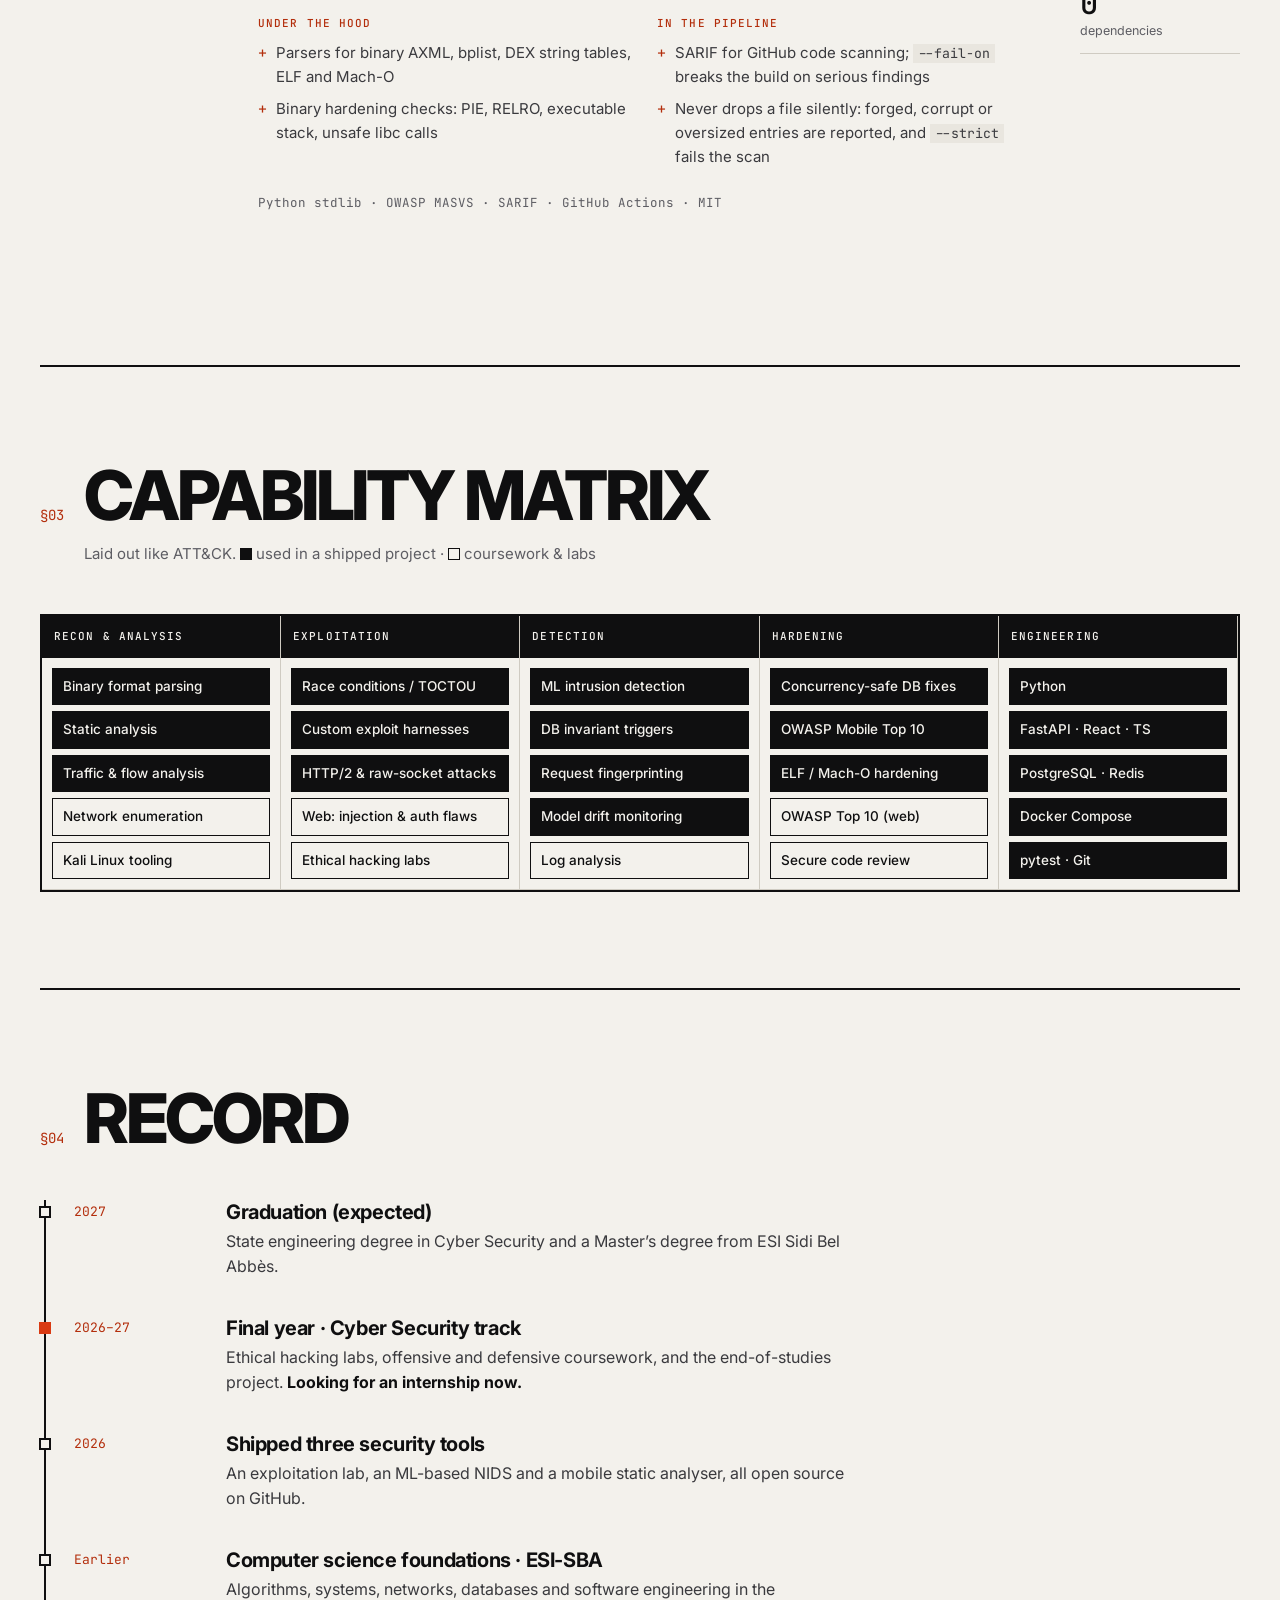
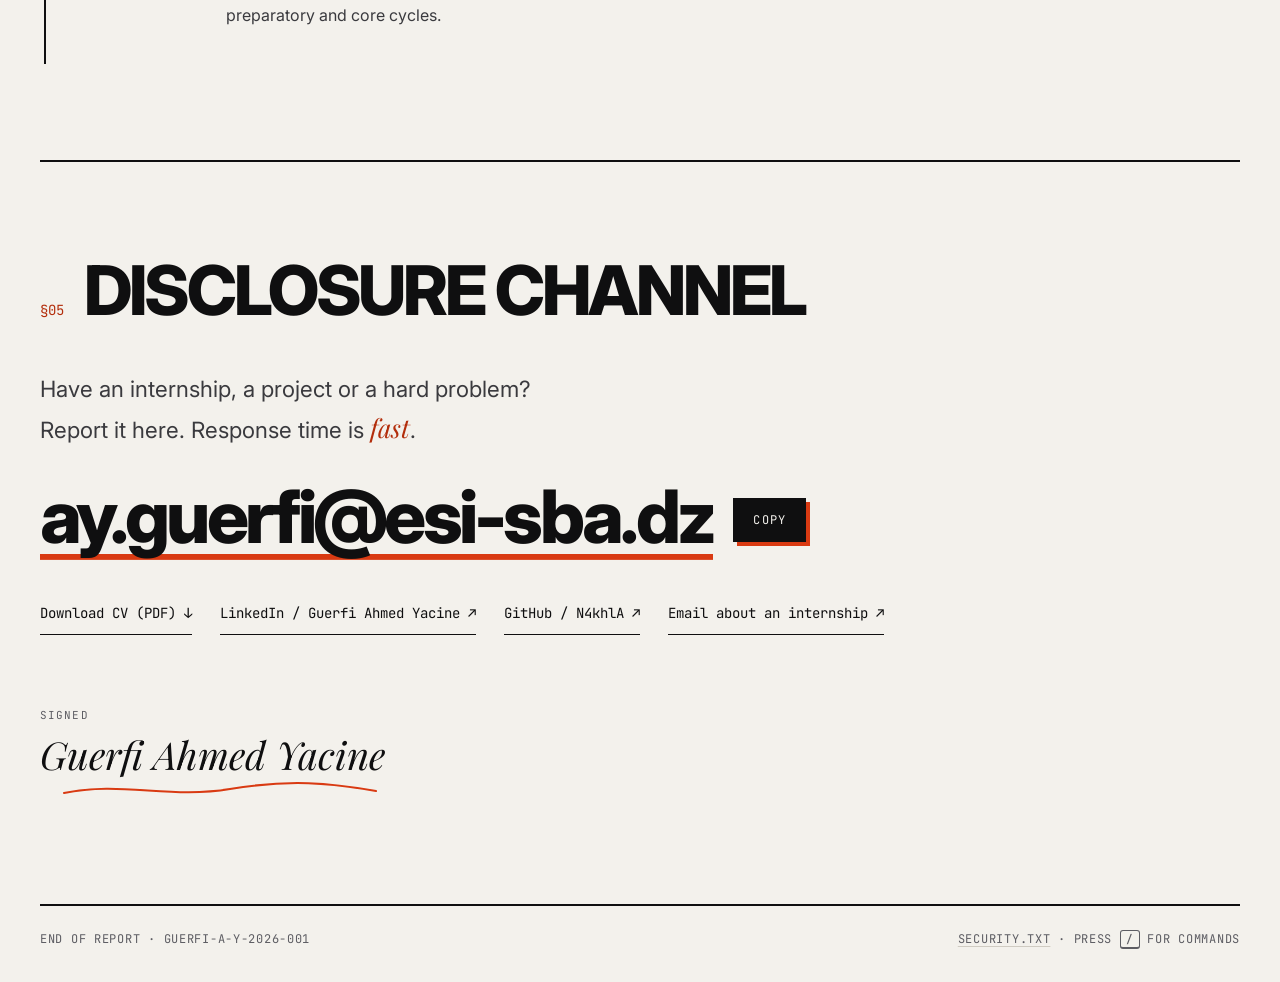
==== commit 0d8c1f79: "cv" ====
--- a/index.html
+++ b/index.html
@@ -212,7 +212,7 @@
             <span class="chip chip--ok">Status · Shipped</span>
           </div>
           <h3><a href="https://github.com/N4khlA/MobileApp_SecAnalyzer" rel="noopener">masa: Mobile App Security Analyzer</a></h3>
-          <p class="finding__desc">A static scanner for Android APKs and iOS IPAs that maps findings to the OWASP Mobile Top 10 (2023). It uses only the Python standard library, so every binary format parser is hand-written.</p>
+          <p class="finding__desc">A static scanner for Android APKs and iOS IPAs with 78 rules across the OWASP Mobile Top 10 (2023). It uses only the Python standard library, so every binary format parser is hand-written, and it plugs into CI with SARIF output and a severity gate.</p>
 
           <div class="cols">
             <div>
@@ -223,18 +223,18 @@
               </ul>
             </div>
             <div>
-              <h4 class="mono">Coverage</h4>
-              <ul class="ticks">
-                <li>Secrets, TrustAll managers, ATS bypasses, weak crypto, insecure storage</li>
-                <li>Credits positive controls (Keystore, Keychain, pinning); HTML/MD/JSON reports</li>
-              </ul>
-            </div>
-          </div>
-          <p class="stack mono">Python stdlib · OWASP MASVS · ELF / Mach-O · MIT</p>
+              <h4 class="mono">In the pipeline</h4>
+              <ul class="ticks">
+                <li>SARIF for GitHub code scanning; <code>--fail-on</code> breaks the build on serious findings</li>
+                <li>Never drops a file silently: forged, corrupt or oversized entries are reported, and <code>--strict</code> fails the scan</li>
+              </ul>
+            </div>
+          </div>
+          <p class="stack mono">Python stdlib · OWASP MASVS · SARIF · GitHub Actions · MIT</p>
         </div>
         <dl class="evidence">
-          <div><dt class="mono">10</dt><dd>OWASP categories</dd></div>
-          <div><dt class="mono">2</dt><dd>platforms</dd></div>
+          <div><dt class="mono">78</dt><dd>detection rules</dd></div>
+          <div><dt class="mono">67</dt><dd>tests</dd></div>
           <div><dt class="mono">0</dt><dd>dependencies</dd></div>
         </dl>
       </article>
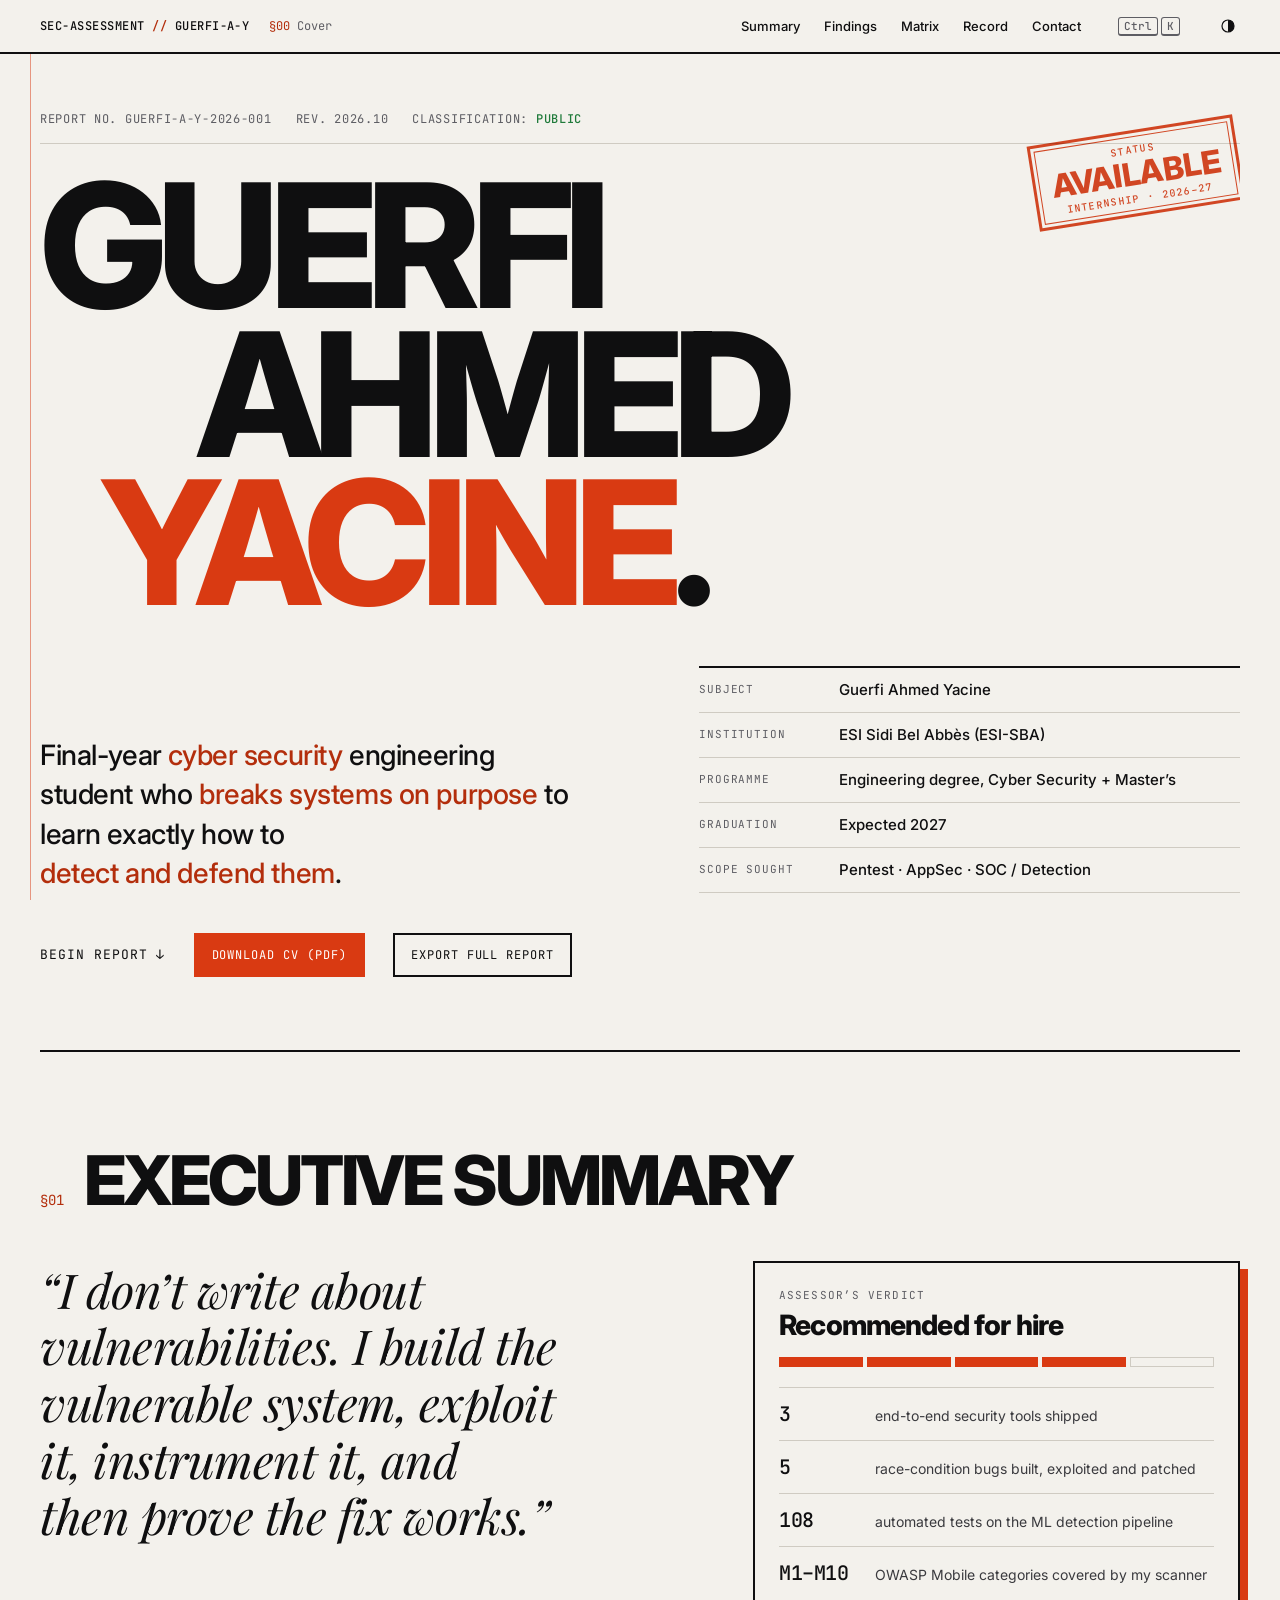
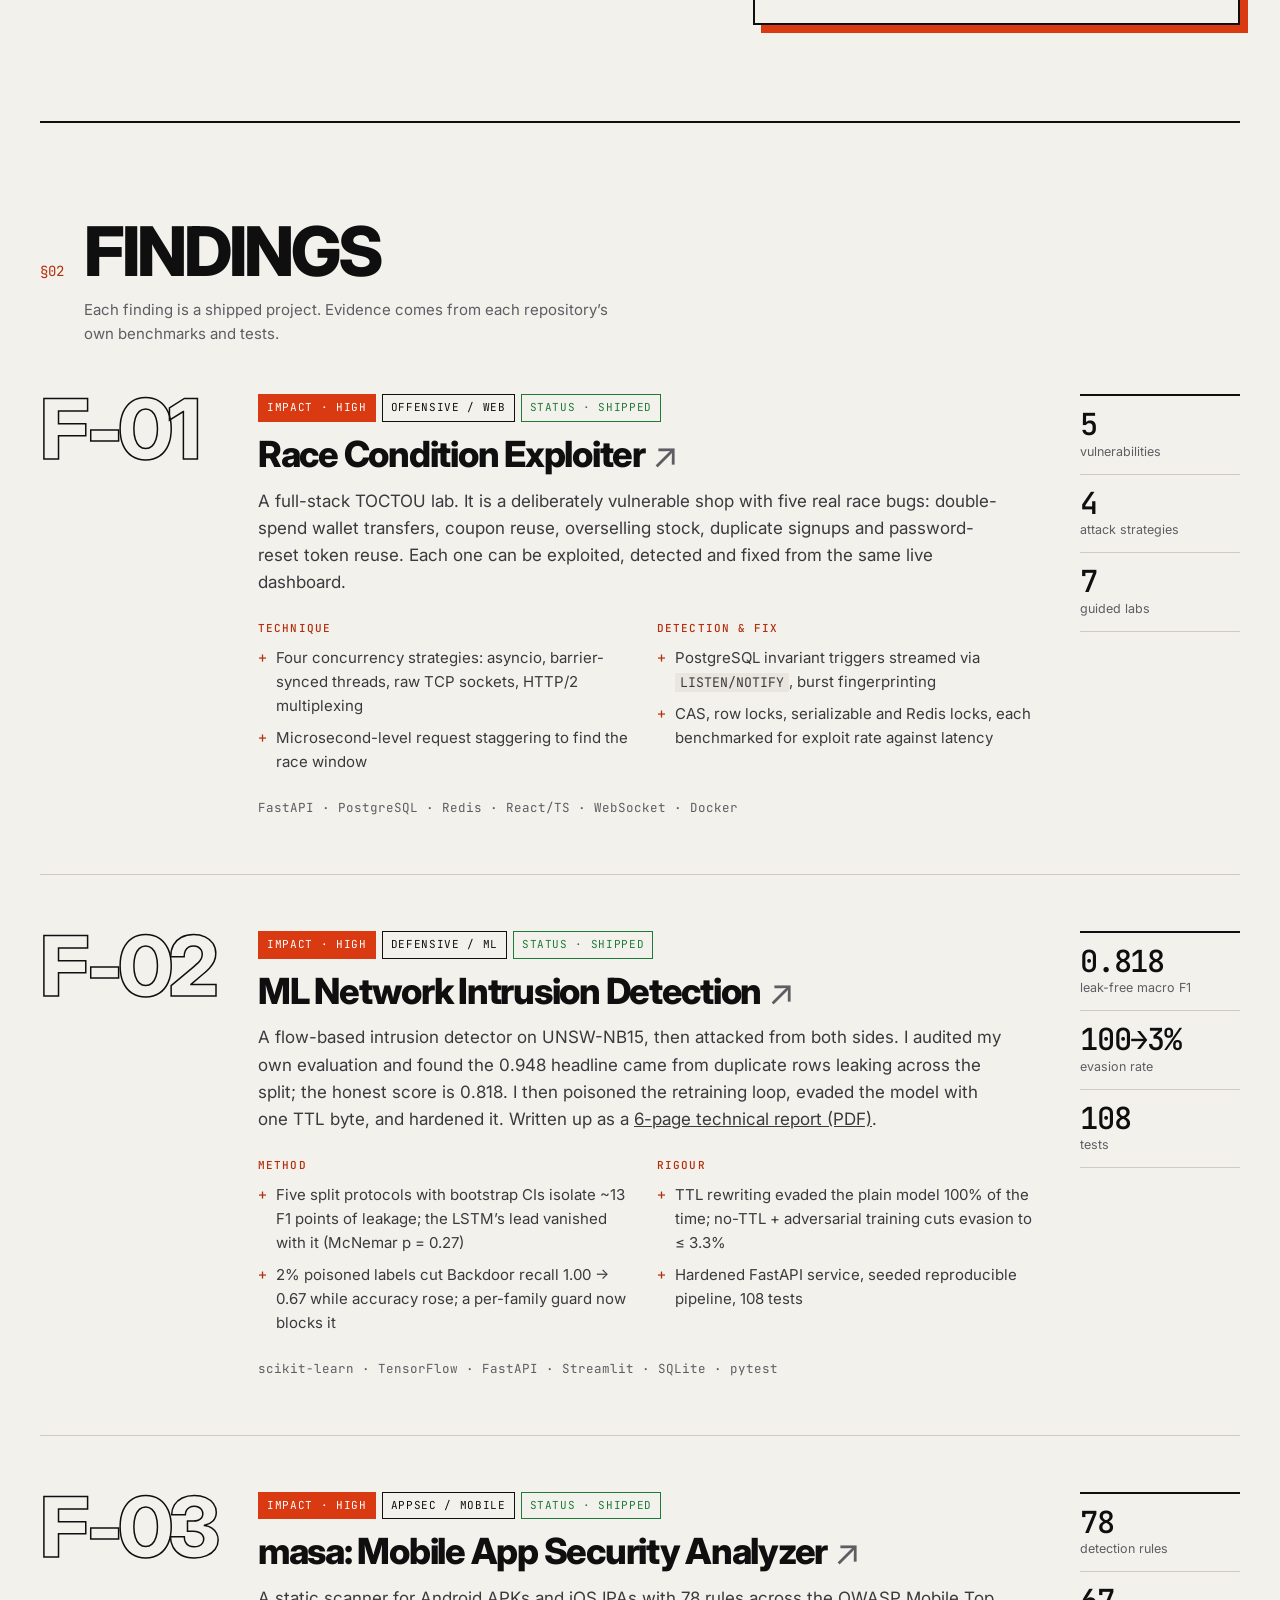
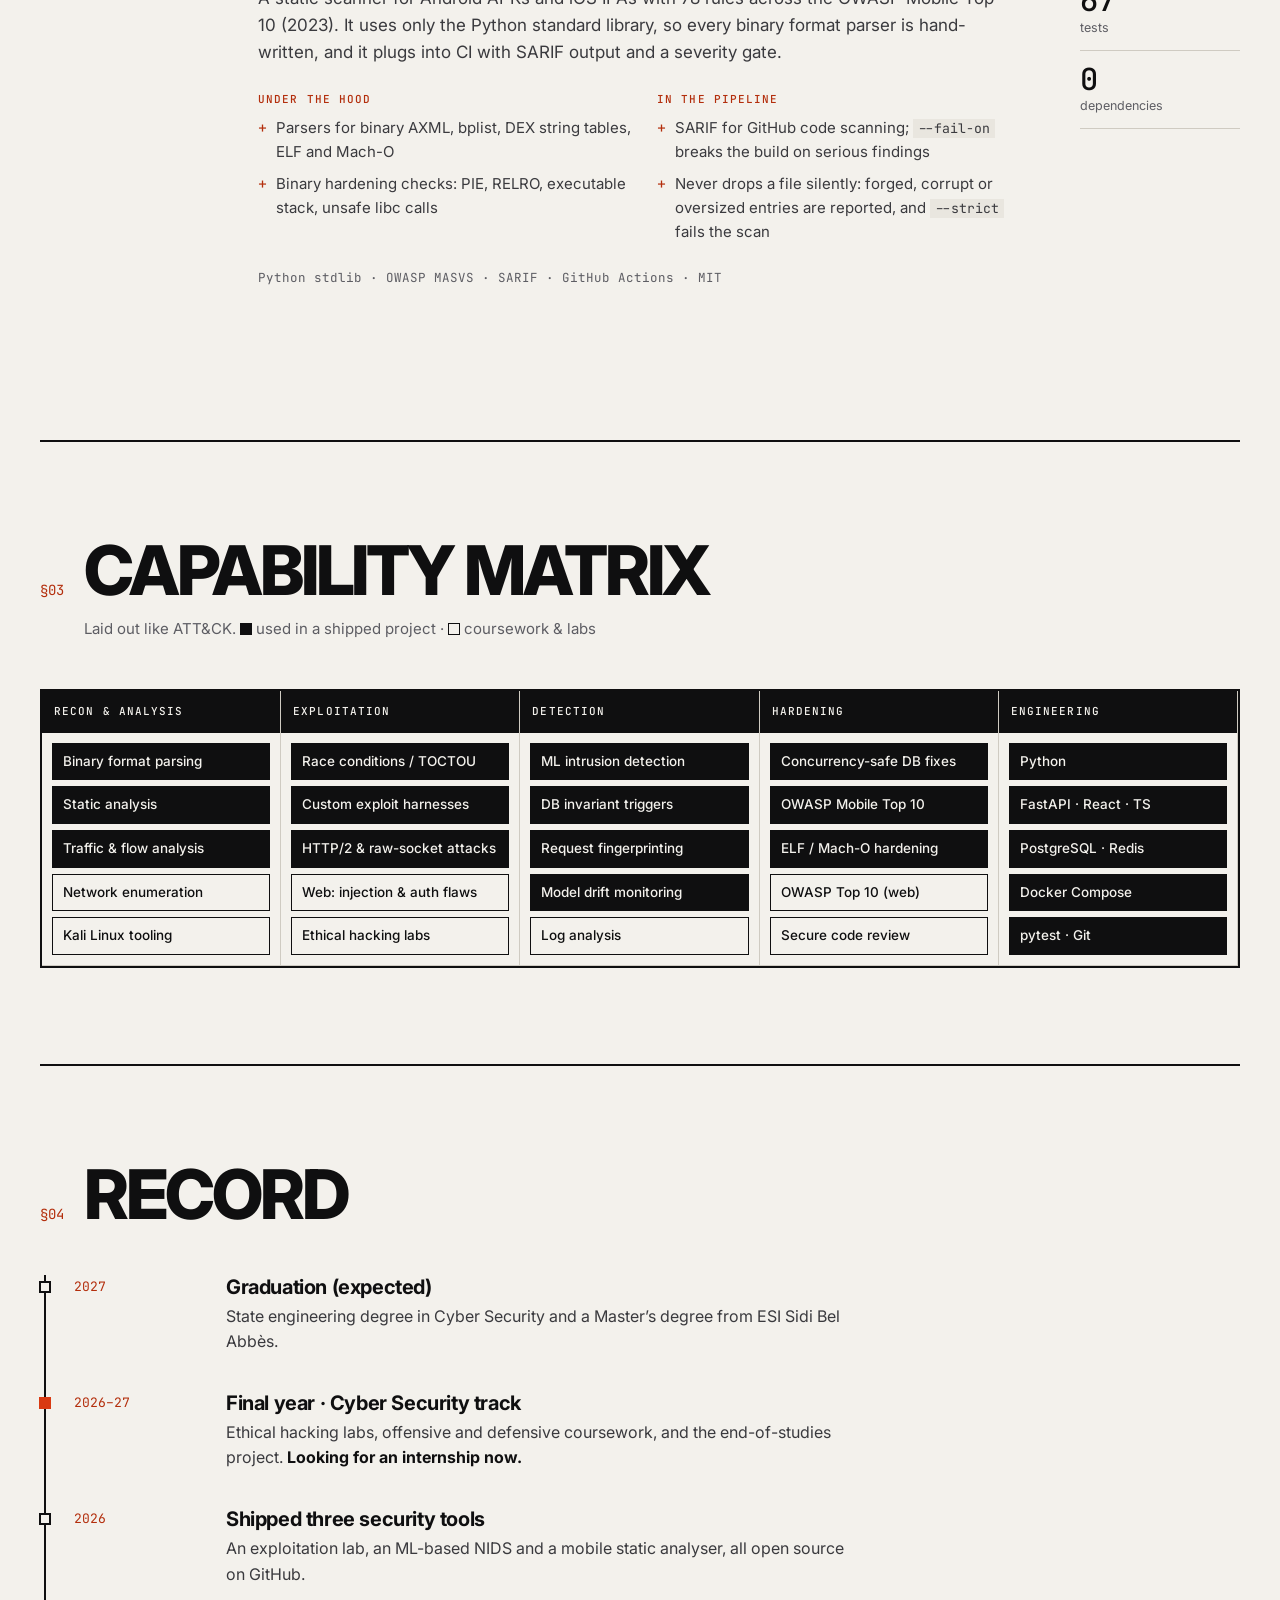
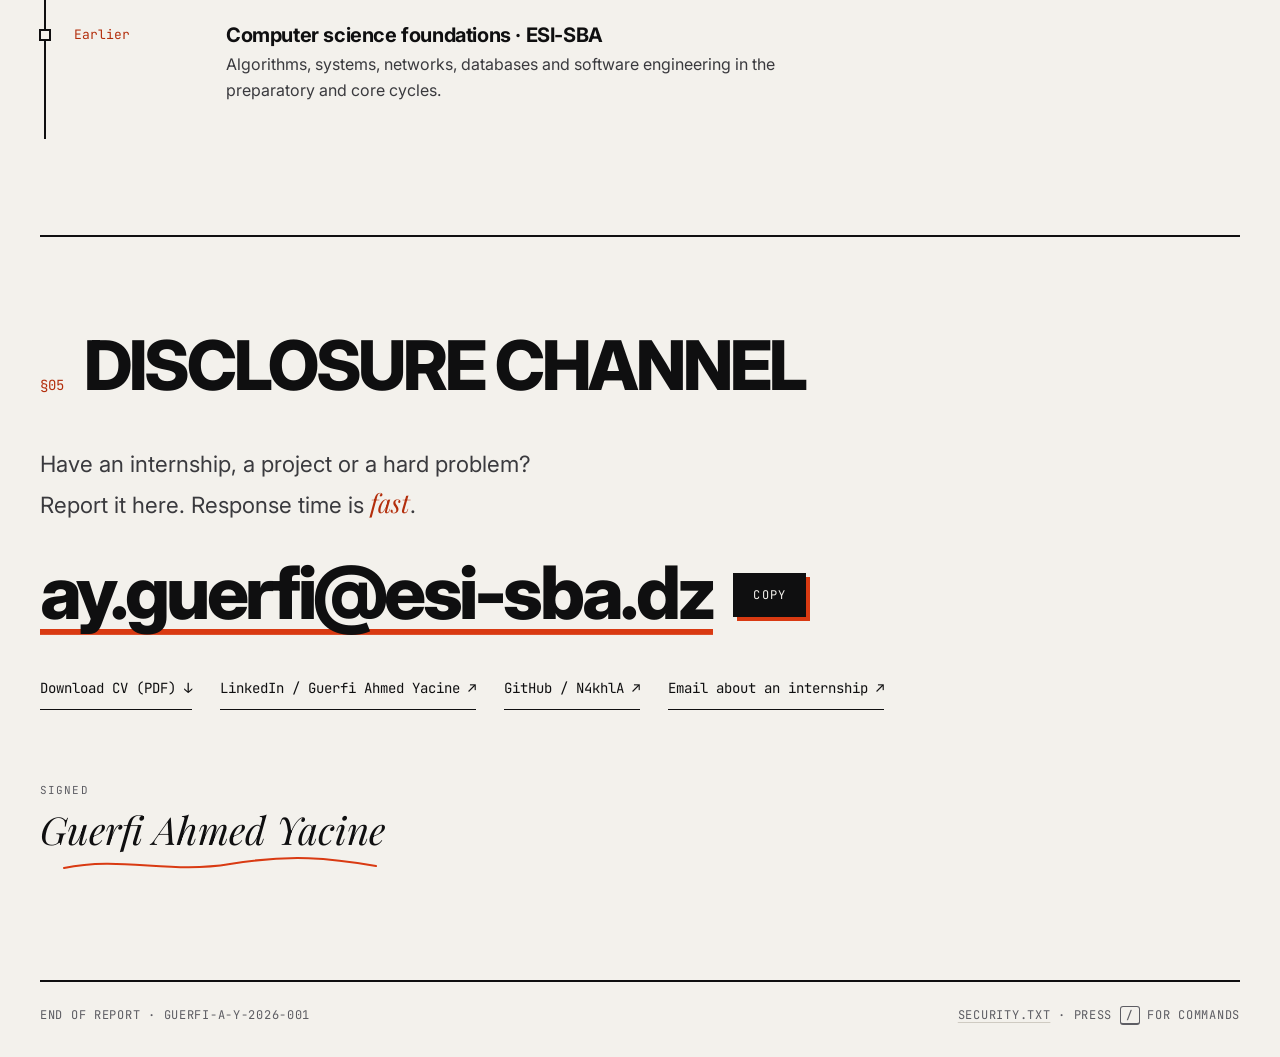
==== commit 36e61476: "cv got the paper and stopped lying about f1" ====
--- a/index.html
+++ b/index.html
@@ -116,7 +116,7 @@
           <ul class="kpis">
             <li><b class="mono">3</b><span>end-to-end security tools shipped</span></li>
             <li><b class="mono">5</b><span>race-condition bugs built, exploited and patched</span></li>
-            <li><b class="mono">49</b><span>automated tests on the ML detection pipeline</span></li>
+            <li><b class="mono">108</b><span>automated tests on the ML detection pipeline</span></li>
             <li><b class="mono">M1–M10</b><span>OWASP Mobile categories covered by my scanner</span></li>
           </ul>
         </div>
@@ -176,30 +176,30 @@
             <span class="chip chip--ok">Status · Shipped</span>
           </div>
           <h3><a href="https://github.com/N4khlA/AI-_threat_hunting" rel="noopener">ML Network Intrusion Detection</a></h3>
-          <p class="finding__desc">Detects DoS, scans, exploits, fuzzing and botnet traffic in UNSW-NB15 flow records. Predictions are served through a REST API and monitored on a live dashboard, and the retraining pipeline refuses to replace the current model with a worse one.</p>
+          <p class="finding__desc">A flow-based intrusion detector on UNSW-NB15, then attacked from both sides. I audited my own evaluation and found the 0.948 headline came from duplicate rows leaking across the split; the honest score is 0.818. I then poisoned the retraining loop, evaded the model with one TTL byte, and hardened it. Written up as a <a href="https://github.com/N4khlA/AI-_threat_hunting/blob/main/docs/report/report.pdf" rel="noopener">6-page technical report (PDF)</a>.</p>
 
           <div class="cols">
             <div>
               <h4 class="mono">Method</h4>
               <ul class="ticks">
-                <li>Random Forest (per flow) compared with a bidirectional LSTM (per window)</li>
-                <li>McNemar significance test, which honestly showed the gap was not significant (p = 0.058)</li>
+                <li>Five split protocols with bootstrap CIs isolate ~13 F1 points of leakage; the LSTM&rsquo;s lead vanished with it (McNemar p = 0.27)</li>
+                <li>2% poisoned labels cut Backdoor recall 1.00 &rarr; 0.67 while accuracy rose; a per-family guard now blocks it</li>
               </ul>
             </div>
             <div>
               <h4 class="mono">Rigour</h4>
               <ul class="ticks">
-                <li>Leakage scan, per-attack-family recall, documented weak spots</li>
-                <li>Seeded, reproducible pipeline with 49 tests</li>
+                <li>TTL rewriting evaded the plain model 100% of the time; no-TTL + adversarial training cuts evasion to &le; 3.3%</li>
+                <li>Hardened FastAPI service, seeded reproducible pipeline, 108 tests</li>
               </ul>
             </div>
           </div>
           <p class="stack mono">scikit-learn · TensorFlow · FastAPI · Streamlit · SQLite · pytest</p>
         </div>
         <dl class="evidence">
-          <div><dt class="mono">0.948</dt><dd>macro F1 (RF)</dd></div>
-          <div><dt class="mono">0.998</dt><dd>AUC (LSTM)</dd></div>
-          <div><dt class="mono">700k</dt><dd>flows / sec</dd></div>
+          <div><dt class="mono">0.818</dt><dd>leak-free macro F1</dd></div>
+          <div><dt class="mono">100&rarr;3%</dt><dd>evasion rate</dd></div>
+          <div><dt class="mono">108</dt><dd>tests</dd></div>
         </dl>
       </article>
 
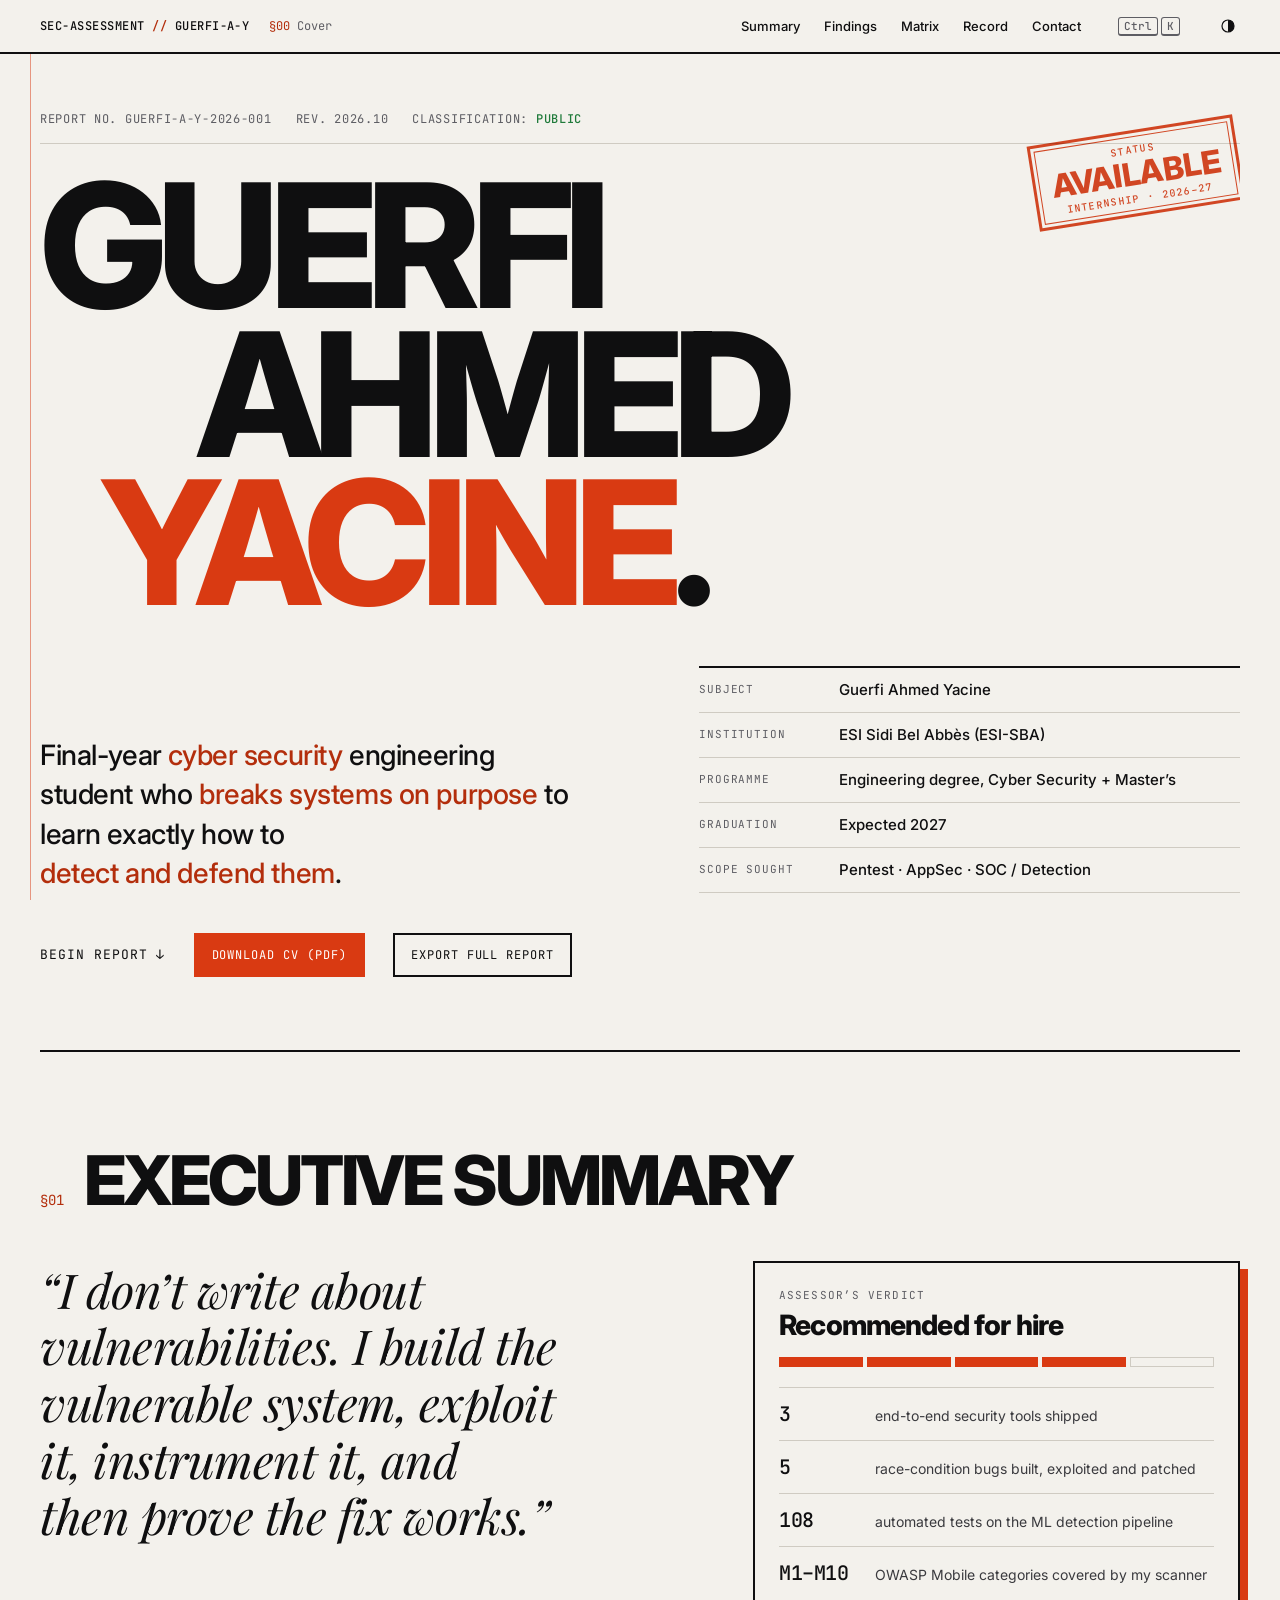
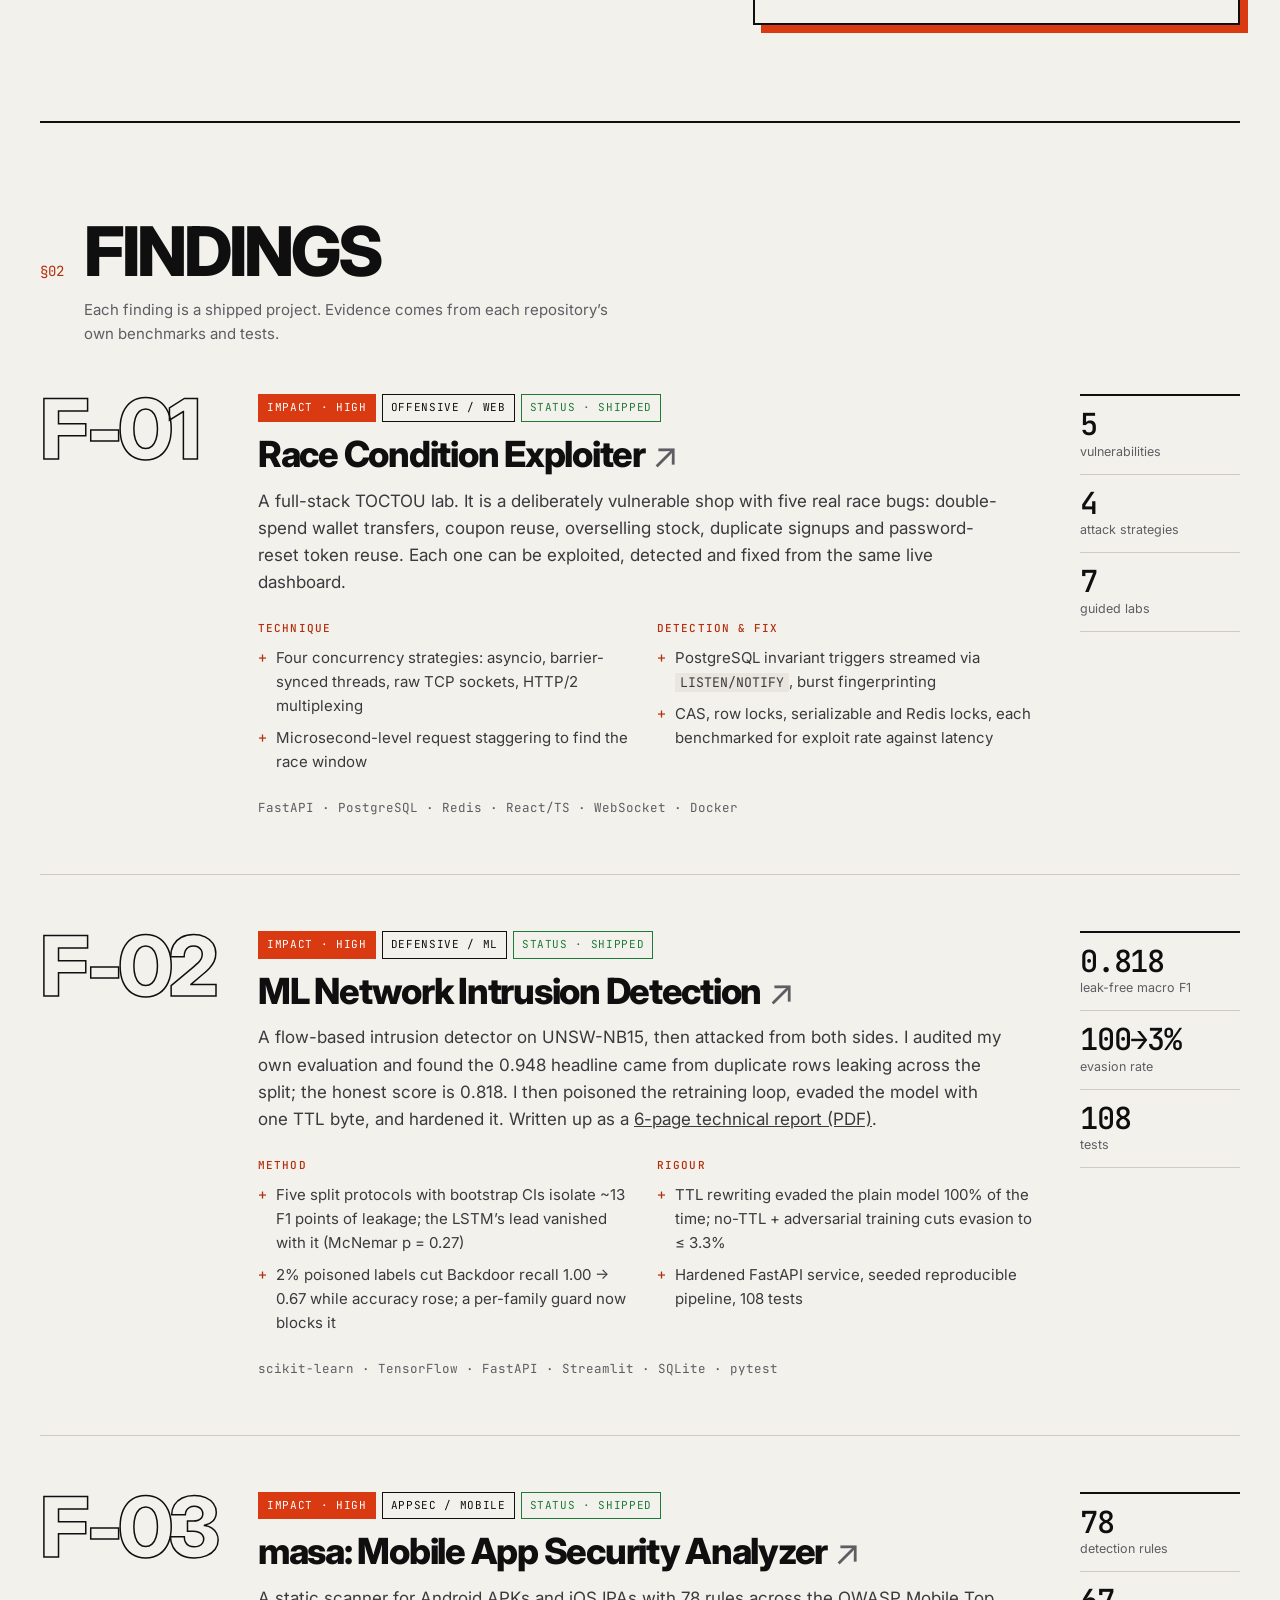
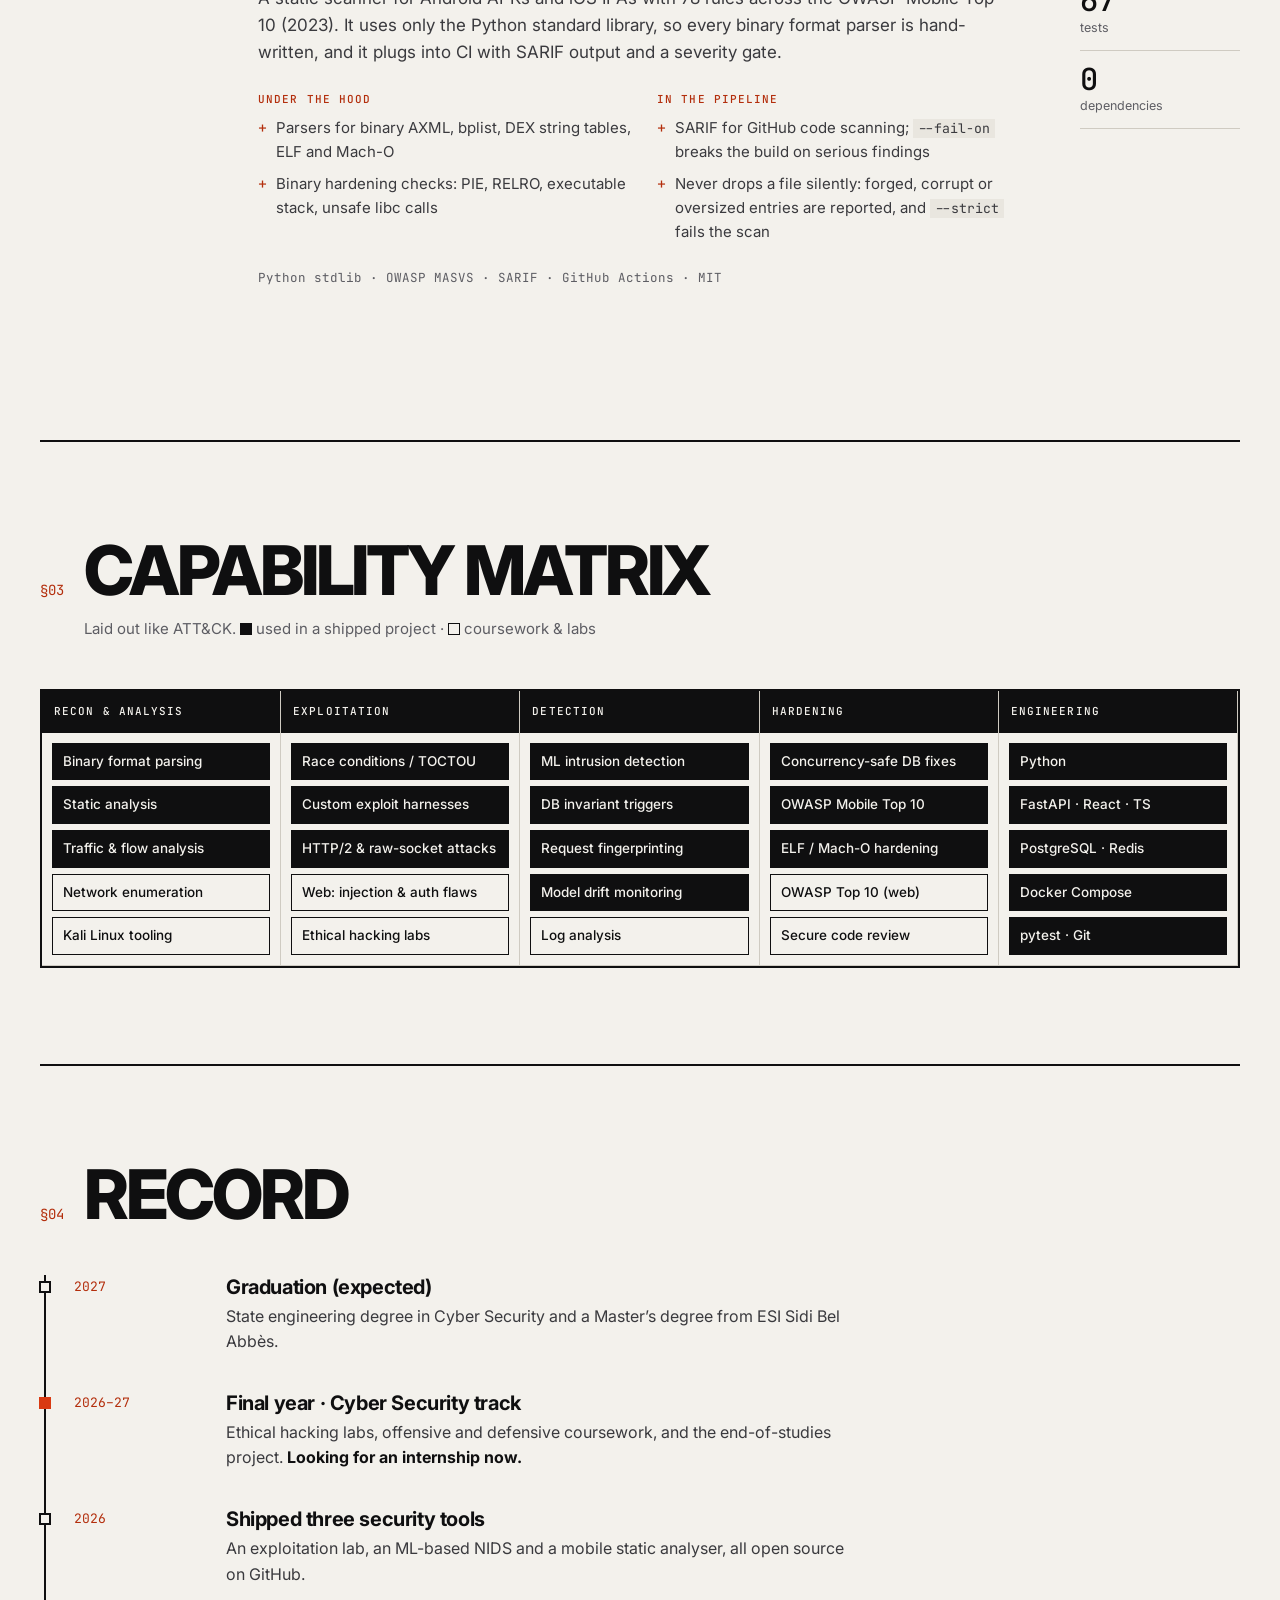
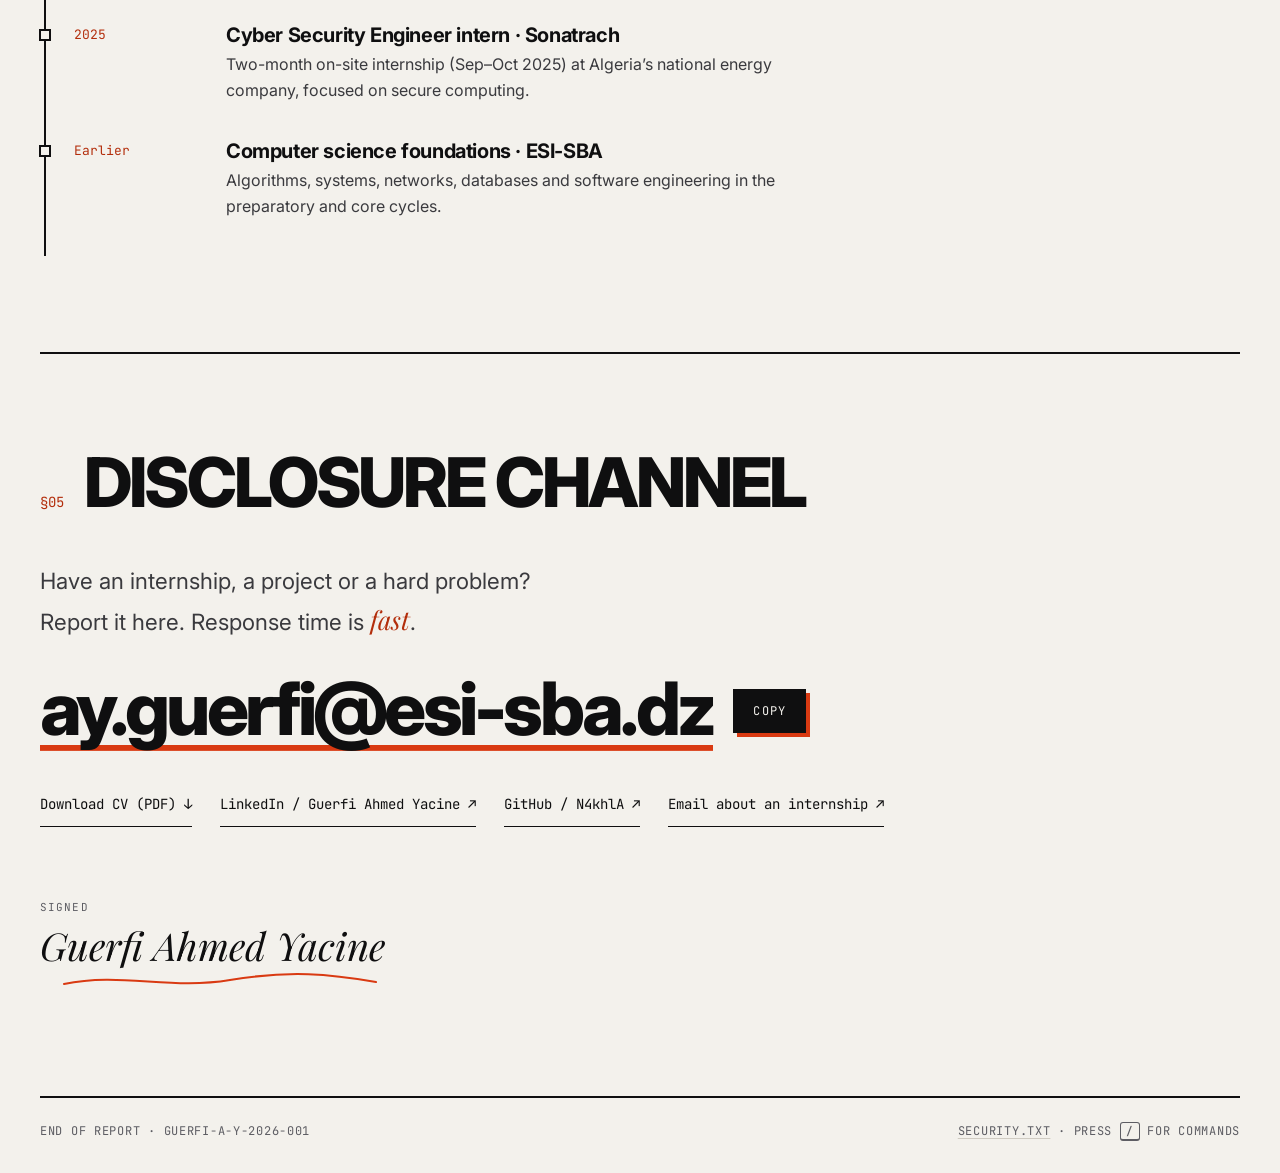
==== commit 653fe9f7: "sonatrach internship finally made it out of linkedin" ====
--- a/index.html
+++ b/index.html
@@ -332,6 +332,13 @@
           </div>
         </li>
         <li class="reveal">
+          <time class="mono">2025</time>
+          <div>
+            <h3>Cyber Security Engineer intern · Sonatrach</h3>
+            <p>Two-month on-site internship (Sep–Oct 2025) at Algeria’s national energy company, focused on secure computing.</p>
+          </div>
+        </li>
+        <li class="reveal">
           <time class="mono">Earlier</time>
           <div>
             <h3>Computer science foundations · ESI-SBA</h3>
